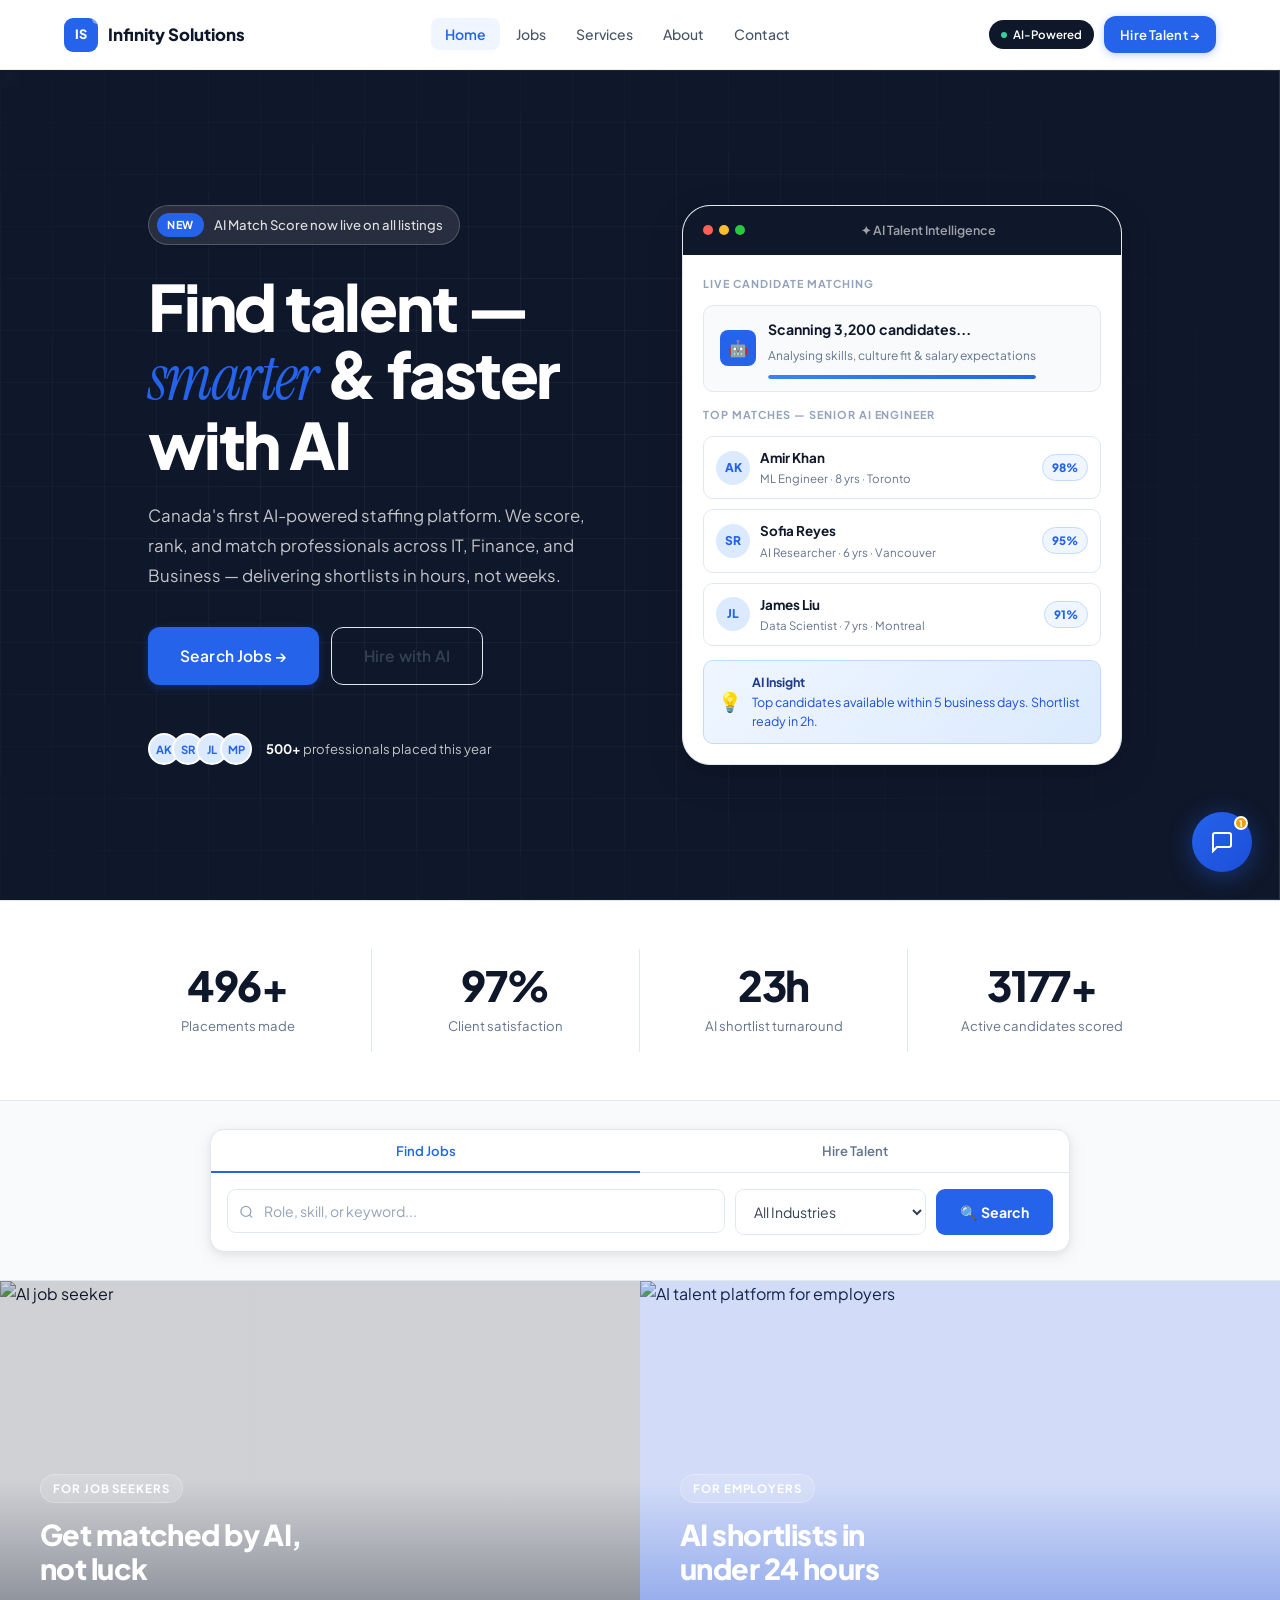
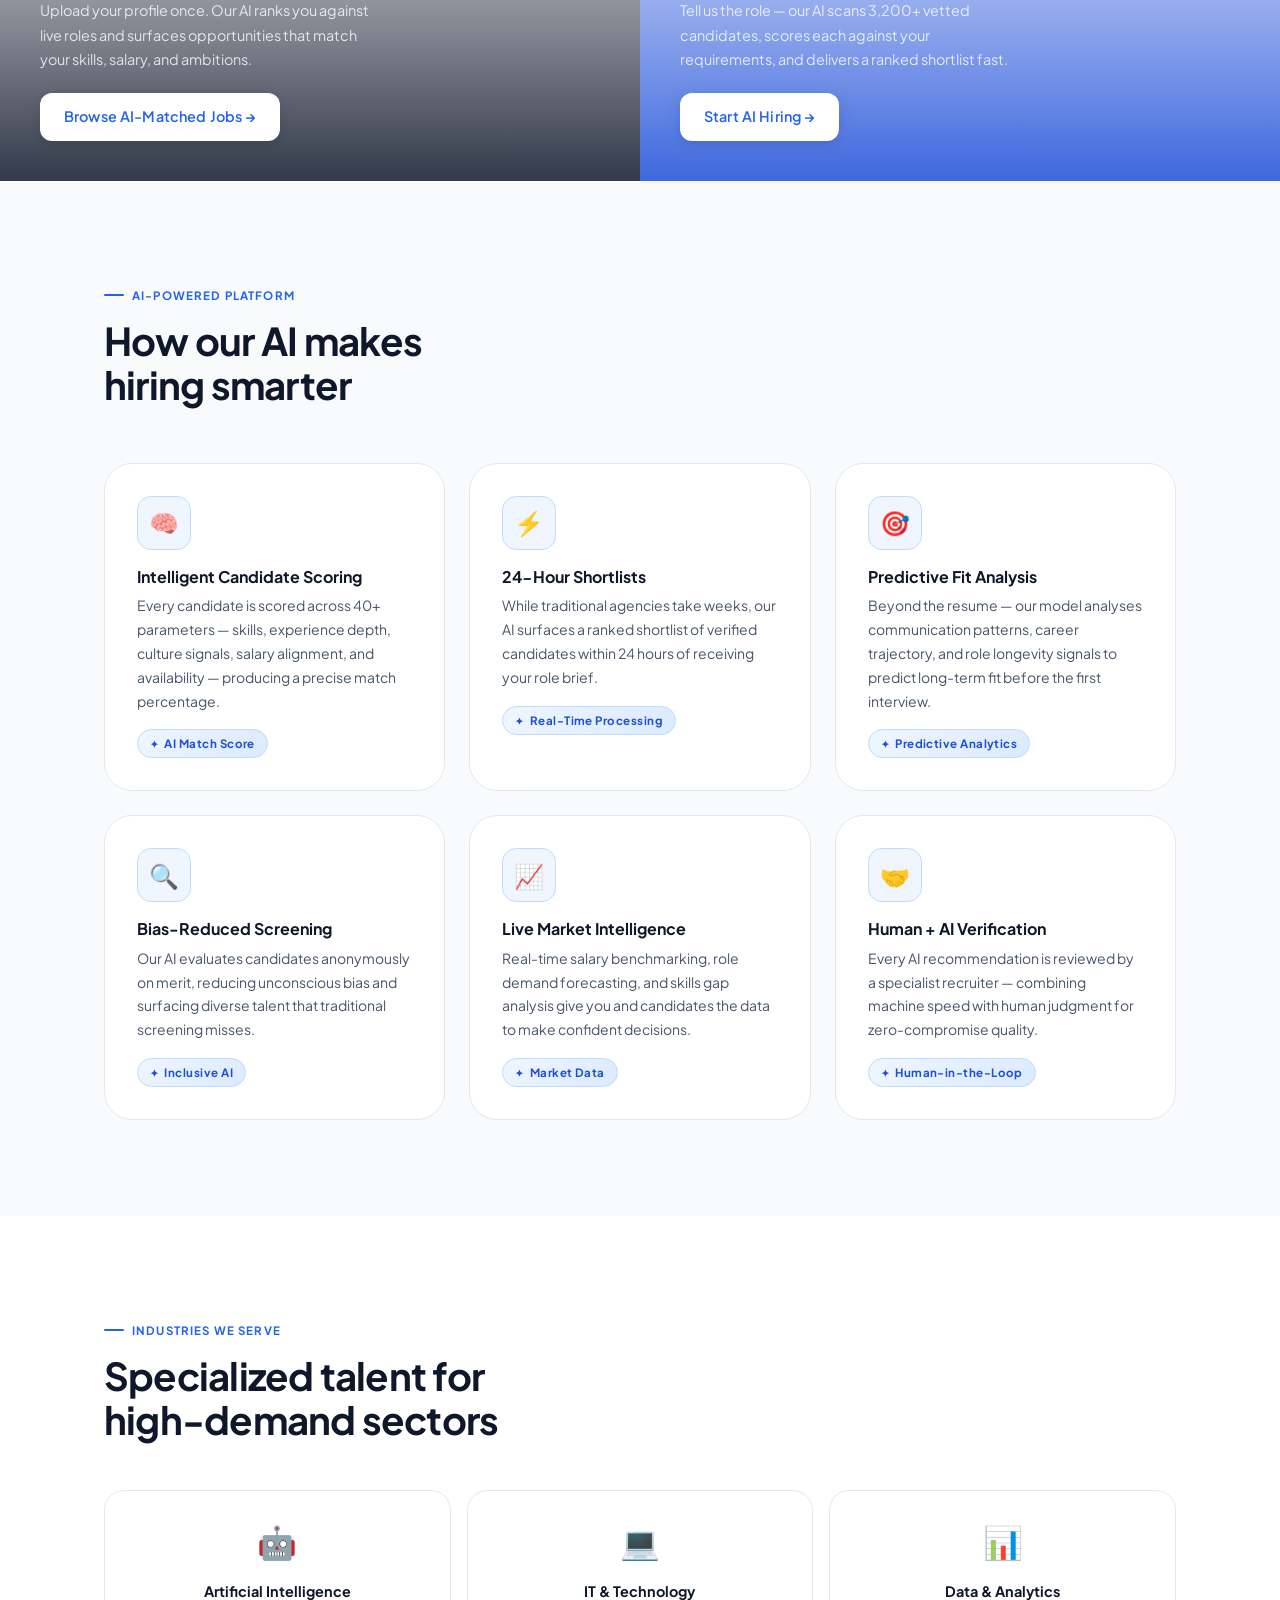
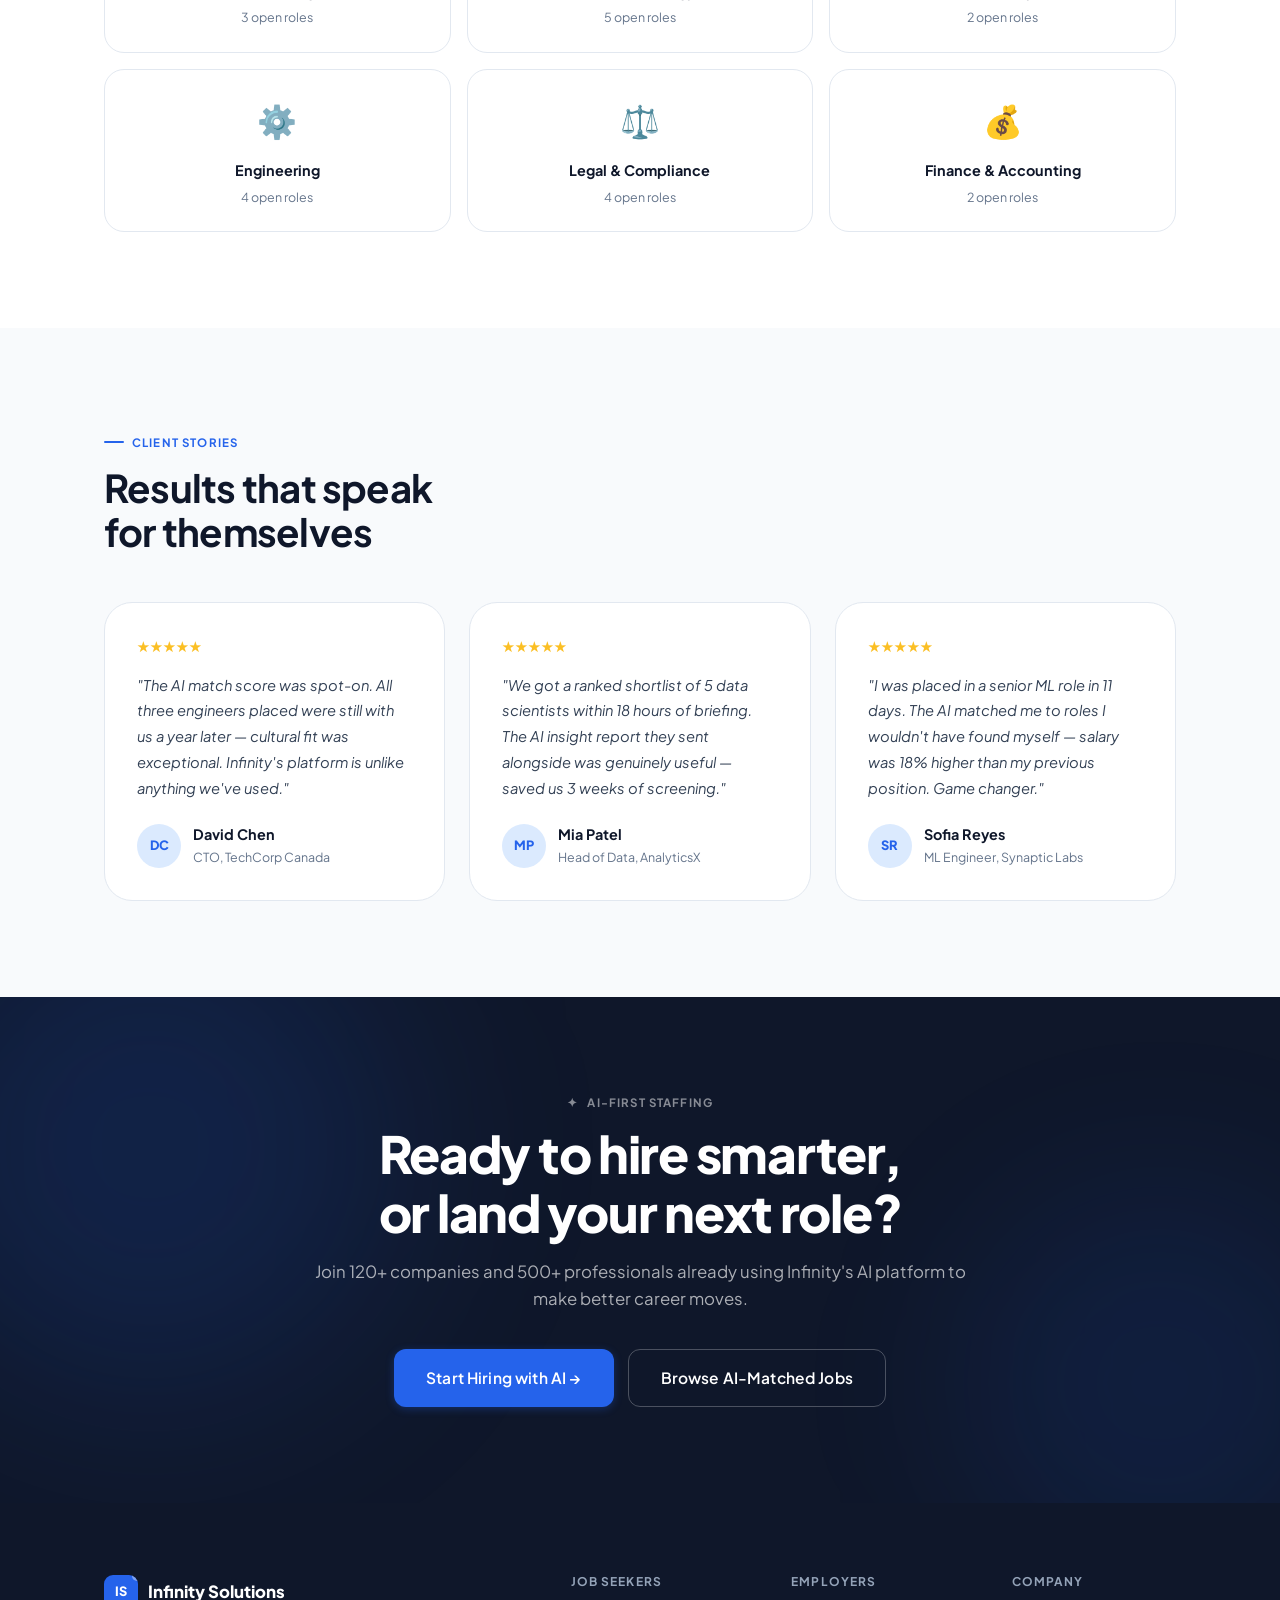
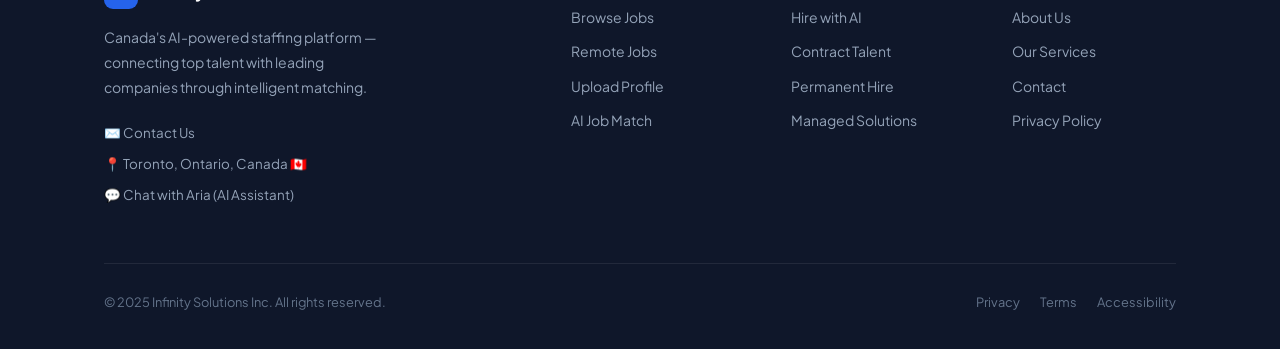
==== index.html @ a0ade65d "Initial commit with Turnstile keys and CORS configuration" ====
<!DOCTYPE html>
<html lang="en">
<head>
<meta charset="UTF-8"/>
  <!-- Security headers -->
  <meta http-equiv="X-Content-Type-Options" content="nosniff"/>
  <meta http-equiv="X-Frame-Options" content="DENY"/>
  <meta http-equiv="Referrer-Policy" content="strict-origin-when-cross-origin"/>
  <meta http-equiv="Permissions-Policy" content="camera=(), microphone=(), geolocation=()"/>
<meta name="viewport" content="width=device-width, initial-scale=1.0"/>
<title>Infinity Solutions — AI-Powered Talent Platform</title>
<meta name="description" content="Canada's AI-powered staffing platform — matching top tech, finance, and business talent with leading companies using intelligent candidate scoring."/>
<link rel="preconnect" href="https://fonts.googleapis.com"/>
<link rel="preconnect" href="https://fonts.gstatic.com" crossorigin/>
<link href="https://fonts.googleapis.com/css2?family=Plus+Jakarta+Sans:wght@300;400;500;600;700;800&family=Instrument+Serif:ital@0;1&display=swap" rel="stylesheet"/>
<link rel="stylesheet" href="css/style.css"/>
<link rel="stylesheet" href="css/chatbot.css"/>
<style>
/* ── HOME-SPECIFIC ─────────────────────────────────────────────────────── */

/* Hero */
.hero {
  margin-top: var(--nav-h);
  min-height: calc(100vh - var(--nav-h));
  display: flex; align-items: center;
  background: var(--gray-900);
  position: relative; overflow: hidden;
  padding: 80px 0;
}
.hero-photo-bg {
  position: absolute; inset: 0; z-index: 0;
}
.hero-photo-bg img {
  width: 100%; height: 100%; object-fit: cover; object-position: center 25%;
  opacity: .22;
}
.hero-bg-grid {
  position: absolute; inset: 0; z-index: 1;
  background-image:
    linear-gradient(rgba(255,255,255,.04) 1px, transparent 1px),
    linear-gradient(90deg, rgba(255,255,255,.04) 1px, transparent 1px);
  background-size: 52px 52px;
  mask-image: radial-gradient(ellipse 70% 80% at 40% 50%, black 20%, transparent 100%);
}
.hero-overlay-grad {
  position: absolute; inset: 0; z-index: 1;
  background: linear-gradient(90deg, rgba(15,23,42,.95) 35%, rgba(15,23,42,.55) 70%, rgba(15,23,42,.2) 100%);
}
.hero-content { position: relative; z-index: 2; display: grid; grid-template-columns: 1fr 1fr; gap: 64px; align-items: center; width: 100%; }
.hero-left {}
.hero-right { display: flex; justify-content: center; }

.hero-announce {
  display: inline-flex; align-items: center; gap: 10px;
  background: rgba(255,255,255,.1); border: 1px solid rgba(255,255,255,.2); backdrop-filter:blur(10px);
  border-radius: 100px; padding: 7px 16px 7px 8px;
  margin-bottom: 28px; box-shadow: var(--shadow-sm);
}
.ha-pill {
  background: var(--primary); color: #fff;
  border-radius: 100px; padding: 3px 10px;
  font-size: .68rem; font-weight: 700; letter-spacing: .05em; text-transform: uppercase;
}
.ha-text { font-size: .82rem; font-weight: 500; color: var(--gray-700); }

.hero h1 { font-size: clamp(2.8rem, 5vw, 4.2rem); font-weight: 800; letter-spacing: -.035em; line-height: 1.05; color: #fff; margin-bottom: 22px; }
.hero h1 .serif { font-family: var(--font-serif); font-style: italic; font-weight: 400; color: var(--primary); }
.hero-sub { font-size: 1.05rem; color: rgba(255,255,255,.75); max-width: 460px; line-height: 1.8; margin-bottom: 36px; }
.hero-actions { display: flex; gap: 12px; flex-wrap: wrap; margin-bottom: 48px; }

.hero-trust { display: flex; align-items: center; gap: 14px; }
.trust-avatars { display: flex; }
.trust-avatar {
  width: 32px; height: 32px; border-radius: 50%;
  border: 2px solid #fff; margin-left: -8px; overflow: hidden;
  background: var(--blue-100); display: flex; align-items: center; justify-content: center;
  font-size: .7rem; font-weight: 700; color: var(--primary);
}
.trust-avatar:first-child { margin-left: 0; }
.trust-text { font-size: .82rem; color: rgba(255,255,255,.75); }
.trust-text strong { color: #fff; }

/* AI Dashboard mockup */
.ai-dashboard {
  background: #fff; border: 1px solid var(--border);
  border-radius: var(--radius-xl); box-shadow: var(--shadow-lg);
  overflow: hidden; width: 100%; max-width: 440px;
  animation: float 5s ease-in-out infinite;
}
@keyframes float { 0%,100%{transform:translateY(0)} 50%{transform:translateY(-10px)} }
.ai-dash-header {
  background: var(--gray-900); padding: 14px 20px;
  display: flex; align-items: center; gap: 10px;
}
.ai-dash-dots { display: flex; gap: 6px; }
.ai-dash-dot { width: 10px; height: 10px; border-radius: 50%; }
.ai-dash-title { font-size: .78rem; font-weight: 600; color: rgba(255,255,255,.6); margin: 0 auto; }
.ai-dash-body { padding: 20px; }
.ai-dash-label { font-size: .68rem; font-weight: 700; letter-spacing: .09em; text-transform: uppercase; color: var(--text-light); margin-bottom: 12px; }

.ai-scanning {
  background: var(--gray-50); border: 1px solid var(--border);
  border-radius: 10px; padding: 12px 16px; margin-bottom: 14px;
  display: flex; align-items: center; gap: 12px;
}
.ai-scan-icon { width: 36px; height: 36px; border-radius: 8px; background: var(--primary); display: flex; align-items: center; justify-content: center; font-size: 1rem; flex-shrink: 0; }
.ai-scan-text strong { display: block; font-size: .88rem; font-weight: 700; color: var(--gray-900); }
.ai-scan-text span { font-size: .75rem; color: var(--text-mid); }
.ai-scan-bar { height: 4px; background: var(--gray-200); border-radius: 100px; margin-top: 8px; overflow: hidden; }
.ai-scan-fill { height: 100%; border-radius: 100px; background: linear-gradient(90deg, var(--blue-500), var(--primary)); animation: scanFill 2.5s ease-in-out infinite alternate; }
@keyframes scanFill { from{width:20%} to{width:95%} }

.ai-match-list { display: flex; flex-direction: column; gap: 10px; margin-bottom: 14px; }
.ai-match-item {
  display: flex; align-items: center; gap: 10px;
  background: #fff; border: 1px solid var(--border); border-radius: 10px; padding: 10px 12px;
}
.ai-match-av {
  width: 34px; height: 34px; border-radius: 50%;
  background: var(--blue-100); display: flex; align-items: center; justify-content: center;
  font-weight: 800; font-size: .75rem; color: var(--primary); flex-shrink: 0;
}
.ai-match-info { flex: 1; }
.ai-match-name { font-size: .84rem; font-weight: 700; color: var(--gray-900); }
.ai-match-role { font-size: .72rem; color: var(--text-mid); }
.ai-match-score {
  font-size: .72rem; font-weight: 800; color: var(--primary);
  background: var(--blue-50); border: 1px solid var(--blue-200);
  border-radius: 100px; padding: 3px 9px;
}

.ai-insight {
  background: linear-gradient(135deg, #EFF6FF, #DBEAFE);
  border: 1px solid var(--blue-200); border-radius: 10px;
  padding: 12px 14px; display: flex; align-items: center; gap: 10px;
}
.ai-insight-icon { font-size: 1.2rem; }
.ai-insight-text { font-size: .78rem; color: var(--blue-700); line-height: 1.5; }
.ai-insight-text strong { display: block; font-weight: 700; color: var(--blue-900); margin-bottom: 2px; }

/* Stats */
.stats-section { background: #fff; border-top: 1px solid var(--border); border-bottom: 1px solid var(--border); padding: 48px 0; }
.stats-grid { display: grid; grid-template-columns: repeat(4, 1fr); gap: 0; }
.stat-item { text-align: center; padding: 16px; border-right: 1px solid var(--border); }
.stat-item:last-child { border-right: none; }
.stat-num { font-size: 2.6rem; font-weight: 800; letter-spacing: -.03em; color: var(--gray-900); line-height: 1; }
.stat-label { font-size: .82rem; color: var(--text-mid); margin-top: 8px; }

/* Search hero */
.hero-search { background: #fff; border: 1.5px solid var(--gray-200); border-radius: 14px; box-shadow: var(--shadow-md); overflow: hidden; }
.hs-tabs { display: flex; border-bottom: 1px solid var(--border); }
.hs-tab { flex: 1; padding: 12px; font-size: .82rem; font-weight: 600; color: var(--text-mid); cursor: pointer; border: none; background: none; font-family: var(--font-sans); transition: all .2s; border-bottom: 2px solid transparent; margin-bottom: -1px; }
.hs-tab.active { color: var(--primary); border-bottom-color: var(--primary); }
.hs-body { padding: 16px; }
.hs-row { display: flex; gap: 10px; align-items: stretch; }
.hs-input-wrap { flex: 1; position: relative; }
.hs-input-icon { position: absolute; left: 12px; top: 50%; transform: translateY(-50%); color: var(--gray-400); pointer-events: none; }
.hs-input {
  width: 100%; border: 1.5px solid var(--border); border-radius: 9px;
  padding: 12px 12px 12px 36px; font-family: var(--font-sans); font-size: .88rem;
  color: var(--gray-900); outline: none; transition: border-color .2s;
}
.hs-input:focus { border-color: var(--primary); box-shadow: 0 0 0 3px rgba(37,99,235,.08); }
.hs-input::placeholder { color: var(--gray-400); }
.hs-select { border: 1.5px solid var(--border); border-radius: 9px; padding: 12px 14px; font-family: var(--font-sans); font-size: .88rem; color: var(--gray-700); outline: none; cursor: pointer; min-width: 160px; background: #fff; }
.hs-select:focus { border-color: var(--primary); }
.hs-submit { background: var(--primary); color: #fff; border: none; border-radius: 9px; padding: 12px 24px; font-weight: 700; font-size: .88rem; cursor: pointer; font-family: var(--font-sans); transition: background .2s; white-space: nowrap; }
.hs-submit:hover { background: var(--primary-h); }

/* AI Features */
.features-grid { display: grid; grid-template-columns: repeat(3, 1fr); gap: 24px; margin-top: 56px; }
.feature-card { background: #fff; border: 1px solid var(--border); border-radius: var(--radius-xl); padding: 32px; transition: all .25s; }
.feature-card:hover { border-color: var(--blue-200); box-shadow: var(--shadow-lg); transform: translateY(-4px); }
.feature-icon-wrap { width: 54px; height: 54px; border-radius: 14px; background: var(--blue-50); border: 1px solid var(--blue-200); display: flex; align-items: center; justify-content: center; font-size: 1.5rem; margin-bottom: 18px; }
.feature-card h3 { font-size: 1rem; font-weight: 700; color: var(--gray-900); margin-bottom: 8px; }
.feature-card p { color: var(--gray-600); font-size: .875rem; line-height: 1.7; }
.feature-card .ai-tag { margin-top: 16px; }

/* Two-path split with images */
.split-section { display: grid; grid-template-columns: 1fr 1fr; }
.split-card { position: relative; min-height: 500px; display: flex; align-items: flex-end; overflow: hidden; }
.split-img { position: absolute; inset: 0; }
.split-img img { width: 100%; height: 100%; object-fit: cover; }
.split-overlay { position: absolute; inset: 0; }
.split-content { position: relative; z-index: 2; padding: 40px; }
.split-eyebrow { display: inline-block; background: rgba(255,255,255,.15); backdrop-filter: blur(10px); border: 1px solid rgba(255,255,255,.25); color: #fff; font-size: .72rem; font-weight: 700; letter-spacing: .08em; text-transform: uppercase; padding: 4px 12px; border-radius: 100px; margin-bottom: 14px; }
.split-content h2 { font-size: 1.8rem; font-weight: 800; color: #fff; line-height: 1.2; margin-bottom: 12px; letter-spacing: -.02em; }
.split-content p { color: rgba(255,255,255,.8); font-size: .9rem; margin-bottom: 22px; max-width: 340px; line-height: 1.7; }

/* Sectors */
.sectors-grid { display: grid; grid-template-columns: repeat(3, 1fr); gap: 16px; margin-top: 48px; }
.sector-card { background: #fff; border: 1.5px solid var(--border); border-radius: var(--radius-lg); padding: 24px; text-align: center; transition: all .25s; cursor: pointer; }
.sector-card:hover { border-color: var(--primary); box-shadow: 0 8px 24px rgba(37,99,235,.1); transform: translateY(-3px); }
.sector-emoji { font-size: 2rem; margin-bottom: 12px; display: block; }
.sector-name { font-size: .9rem; font-weight: 700; color: var(--gray-900); margin-bottom: 4px; }
.sector-count { font-size: .78rem; color: var(--text-mid); }

/* Testimonials */
.tcard { background: #fff; border: 1px solid var(--border); border-radius: var(--radius-xl); padding: 32px; transition: all .25s; }
.tcard:hover { box-shadow: var(--shadow-lg); transform: translateY(-4px); }
.tcard-stars { color: #FBBF24; font-size: .9rem; margin-bottom: 14px; }
.tcard p { color: var(--gray-700); font-size: .92rem; line-height: 1.75; margin-bottom: 22px; font-style: italic; }
.tcard-author { display: flex; align-items: center; gap: 12px; }
.tcard-av { width: 44px; height: 44px; border-radius: 50%; overflow: hidden; flex-shrink: 0; background: var(--blue-100); display: flex; align-items: center; justify-content: center; font-weight: 800; color: var(--primary); font-size: .8rem; }
.tcard-av img { width: 100%; height: 100%; object-fit: cover; }
.tcard-name { font-weight: 700; font-size: .9rem; color: var(--gray-900); }
.tcard-role { font-size: .78rem; color: var(--text-mid); }

/* CTA */
.cta-section { background: var(--gray-900); position: relative; overflow: hidden; padding: 96px 0; text-align: center; }
.cta-bg { position: absolute; inset: 0; background: url('https://images.unsplash.com/photo-1677442135703-1787eea5ce01?w=1400&q=60&auto=format&fit=crop') center/cover no-repeat; opacity: .06; }
.cta-glow1 { position: absolute; width: 500px; height: 500px; border-radius: 50%; background: rgba(37,99,235,.15); filter: blur(100px); top: -100px; left: -100px; }
.cta-glow2 { position: absolute; width: 400px; height: 400px; border-radius: 50%; background: rgba(37,99,235,.1); filter: blur(80px); bottom: -80px; right: -80px; }
.cta-content { position: relative; z-index: 2; max-width: 680px; margin: 0 auto; }
.cta-content h2 { font-size: clamp(2rem, 4vw, 3.2rem); font-weight: 800; color: #fff; margin-bottom: 16px; letter-spacing: -.025em; }
.cta-content p { color: rgba(255,255,255,.65); font-size: 1.05rem; margin-bottom: 36px; }
.cta-actions { display: flex; gap: 14px; justify-content: center; flex-wrap: wrap; }

/* Hot job badge */
.jc-hot-badge {
  position: absolute; top: 20px; right: 20px;
  background: linear-gradient(135deg, #FEF3C7, #FDE68A);
  border: 1px solid #F59E0B; color: #92400E;
  border-radius: 100px; padding: 3px 10px; font-size: .7rem; font-weight: 700;
}

@media (max-width: 1024px) {
  .hero-content { grid-template-columns: 1fr; }
  .hero-right { display: none; }
  .features-grid { grid-template-columns: 1fr 1fr; }
  .sectors-grid { grid-template-columns: 1fr 1fr; }
  .split-section { grid-template-columns: 1fr; }
  .stats-grid { grid-template-columns: 1fr 1fr; }
  .stat-item { border-right: none; border-bottom: 1px solid var(--border); }
  .stat-item:nth-child(2n) { border-right: none; }
}
@media (max-width: 768px) {
  .features-grid, .sectors-grid { grid-template-columns: 1fr; }
  .hero h1 { font-size: 2.4rem; }
}
</style>
</head>
<body>

<!-- ═══ NAVBAR ═══════════════════════════════════════════════════════════ -->
<nav class="navbar" id="navbar">
  <a href="index.html" class="nav-logo">
    <div class="nav-logo-mark">IS</div>
    Infinity Solutions
  </a>
  <div class="nav-center">
    <ul class="nav-links">
      <li><a href="index.html" class="active">Home</a></li>
      <li><a href="jobs.html">Jobs</a></li>
      <li><a href="services-ai.html">Services</a></li>
      <li><a href="about-ai.html">About</a></li>
      <li><a href="contact-ai.html">Contact</a></li>
    </ul>
  </div>
  <div class="nav-right">
    <div class="nav-ai-badge"><span class="nav-ai-dot"></span> AI-Powered</div>
    <a href="contact-ai.html" class="btn btn-primary btn-sm">Hire Talent →</a>
    <button class="burger" id="burger" aria-label="Menu" aria-expanded="false">
      <span></span><span></span><span></span>
    </button>
  </div>
</nav>
<div class="mobile-drawer" id="drawer">
  <a href="index.html">Home</a><a href="jobs.html">Jobs</a>
  <a href="services-ai.html">Services</a><a href="jobs.html">Careers</a><a href="about-ai.html">About</a>
  <a href="contact-ai.html">Contact</a>
</div>

<!-- ═══ HERO ═════════════════════════════════════════════════════════════ -->
<section class="hero">
  <div class="hero-photo-bg"><img src="https://images.unsplash.com/photo-1521737711867-e3b97375f902?w=1600&q=70&auto=format&fit=crop" alt=""/></div>
  <div class="hero-overlay-grad"></div>
  <div class="hero-bg-grid"></div>
  <div class="container">
    <div class="hero-content">
      <div class="hero-left" data-animate data-delay="0">
        <div class="hero-announce">
          <span class="ha-pill">New</span>
          <span class="ha-text" style="color:rgba(255,255,255,.85)">AI Match Score now live on all listings</span>
        </div>
        <h1>
          Find talent —<br/>
          <span class="serif">smarter</span> &amp; faster<br/>
          with AI
        </h1>
        <p class="hero-sub">
          Canada's first AI-powered staffing platform. We score, rank, and match professionals across IT, Finance, and Business — delivering shortlists in hours, not weeks.
        </p>
        <div class="hero-actions">
          <a href="jobs.html" class="btn btn-primary btn-lg">Search Jobs →</a>
          <a href="contact-ai.html" class="btn btn-ghost btn-lg">Hire with AI</a>
        </div>
        <div class="hero-trust">
          <div class="trust-avatars">
            <div class="trust-avatar">AK</div>
            <div class="trust-avatar">SR</div>
            <div class="trust-avatar">JL</div>
            <div class="trust-avatar">MP</div>
          </div>
          <span class="trust-text"><strong>500+</strong> professionals placed this year</span>
        </div>
      </div>

      <div class="hero-right" data-animate data-delay="150">
        <div class="ai-dashboard">
          <div class="ai-dash-header">
            <div class="ai-dash-dots">
              <div class="ai-dash-dot" style="background:#FF5F57"></div>
              <div class="ai-dash-dot" style="background:#FFBD2E"></div>
              <div class="ai-dash-dot" style="background:#28C840"></div>
            </div>
            <div class="ai-dash-title">✦ AI Talent Intelligence</div>
          </div>
          <div class="ai-dash-body">
            <div class="ai-dash-label">Live Candidate Matching</div>
            <div class="ai-scanning">
              <div class="ai-scan-icon">🤖</div>
              <div class="ai-scan-text">
                <strong>Scanning 3,200 candidates...</strong>
                <span>Analysing skills, culture fit &amp; salary expectations</span>
                <div class="ai-scan-bar"><div class="ai-scan-fill"></div></div>
              </div>
            </div>
            <div class="ai-dash-label">Top Matches — Senior AI Engineer</div>
            <div class="ai-match-list">
              <div class="ai-match-item">
                <div class="ai-match-av">AK</div>
                <div class="ai-match-info">
                  <div class="ai-match-name">Amir Khan</div>
                  <div class="ai-match-role">ML Engineer · 8 yrs · Toronto</div>
                </div>
                <div class="ai-match-score">98%</div>
              </div>
              <div class="ai-match-item">
                <div class="ai-match-av">SR</div>
                <div class="ai-match-info">
                  <div class="ai-match-name">Sofia Reyes</div>
                  <div class="ai-match-role">AI Researcher · 6 yrs · Vancouver</div>
                </div>
                <div class="ai-match-score">95%</div>
              </div>
              <div class="ai-match-item">
                <div class="ai-match-av">JL</div>
                <div class="ai-match-info">
                  <div class="ai-match-name">James Liu</div>
                  <div class="ai-match-role">Data Scientist · 7 yrs · Montreal</div>
                </div>
                <div class="ai-match-score">91%</div>
              </div>
            </div>
            <div class="ai-insight">
              <div class="ai-insight-icon">💡</div>
              <div class="ai-insight-text">
                <strong>AI Insight</strong>
                Top candidates available within 5 business days. Shortlist ready in 2h.
              </div>
            </div>
          </div>
        </div>
      </div>
    </div>
  </div>
</section>

<!-- ═══ STATS ═════════════════════════════════════════════════════════════ -->
<div class="stats-section">
  <div class="container">
    <div class="stats-grid">
      <div class="stat-item"><div class="stat-num" data-count="500" data-suffix="+">500+</div><div class="stat-label">Placements made</div></div>
      <div class="stat-item"><div class="stat-num" data-count="98" data-suffix="%">98%</div><div class="stat-label">Client satisfaction</div></div>
      <div class="stat-item"><div class="stat-num" data-count="24" data-suffix="h">24h</div><div class="stat-label">AI shortlist turnaround</div></div>
      <div class="stat-item"><div class="stat-num" data-count="3200" data-suffix="+">3,200+</div><div class="stat-label">Active candidates scored</div></div>
    </div>
  </div>
</div>

<!-- ═══ SEARCH BAR ════════════════════════════════════════════════════════ -->
<div style="background:var(--gray-50);border-bottom:1px solid var(--border);padding:28px 0;">
  <div class="container">
    <div class="hero-search" style="max-width:860px;margin:0 auto">
      <div class="hs-tabs">
        <button class="hs-tab active stab" data-tab="jobs">Find Jobs</button>
        <button class="hs-tab stab" data-tab="talent">Hire Talent</button>
      </div>
      <div class="hs-body">
        <form class="hs-row" action="jobs.html" method="get">
          <div class="hs-input-wrap">
            <svg class="hs-input-icon" width="15" height="15" fill="none" viewBox="0 0 24 24" stroke="currentColor" stroke-width="2"><circle cx="11" cy="11" r="8"/><path d="m21 21-4.35-4.35"/></svg>
            <input class="hs-input" name="search" placeholder="Role, skill, or keyword..."/>
          </div>
          <select class="hs-select" name="sector">
            <option value="">All Industries</option>
            <option>Artificial Intelligence</option>
            <option>Technology</option>
            <option>Data &amp; Analytics</option>
            <option>Finance &amp; Accounting</option>
          </select>
          <button class="hs-submit" type="submit">🔍 Search</button>
        </form>
      </div>
    </div>
  </div>
</div>

<!-- ═══ TWO-PATH ══════════════════════════════════════════════════════════ -->
<div class="split-section">
  <div class="split-card">
    <div class="split-img">
      <img src="https://images.unsplash.com/photo-1573496359142-b8d87734a5a2?w=800&q=80&auto=format&fit=crop" alt="AI job seeker"/>
    </div>
    <div class="split-overlay" style="background:linear-gradient(0deg,rgba(15,23,42,.85) 0%,rgba(15,23,42,.2) 60%)"></div>
    <div class="split-content">
      <span class="split-eyebrow">For Job Seekers</span>
      <h2>Get matched by AI,<br/>not luck</h2>
      <p>Upload your profile once. Our AI ranks you against live roles and surfaces opportunities that match your skills, salary, and ambitions.</p>
      <a href="jobs.html" class="btn btn-white">Browse AI-Matched Jobs →</a>
    </div>
  </div>
  <div class="split-card">
    <div class="split-img">
      <img src="https://images.unsplash.com/photo-1600880292089-90a7e086ee0c?w=800&q=80&auto=format&fit=crop" alt="AI talent platform for employers"/>
    </div>
    <div class="split-overlay" style="background:linear-gradient(0deg,rgba(29,78,216,.85) 0%,rgba(29,78,216,.2) 60%)"></div>
    <div class="split-content">
      <span class="split-eyebrow">For Employers</span>
      <h2>AI shortlists in<br/>under 24 hours</h2>
      <p>Tell us the role — our AI scans 3,200+ vetted candidates, scores each against your requirements, and delivers a ranked shortlist fast.</p>
      <a href="contact-ai.html" class="btn btn-white">Start AI Hiring →</a>
    </div>
  </div>
</div>

<!-- ═══ AI FEATURES ════════════════════════════════════════════════════════ -->
<section class="section" style="background:var(--gray-50)">
  <div class="container">
    <div class="eyebrow">AI-Powered Platform</div>
    <h2 class="display-md">How our AI makes<br/>hiring smarter</h2>
    <div class="features-grid">
      <div class="feature-card" data-animate data-delay="0">
        <div class="feature-icon-wrap">🧠</div>
        <h3>Intelligent Candidate Scoring</h3>
        <p>Every candidate is scored across 40+ parameters — skills, experience depth, culture signals, salary alignment, and availability — producing a precise match percentage.</p>
        <span class="ai-tag">AI Match Score</span>
      </div>
      <div class="feature-card" data-animate data-delay="100">
        <div class="feature-icon-wrap">⚡</div>
        <h3>24-Hour Shortlists</h3>
        <p>While traditional agencies take weeks, our AI surfaces a ranked shortlist of verified candidates within 24 hours of receiving your role brief.</p>
        <span class="ai-tag">Real-Time Processing</span>
      </div>
      <div class="feature-card" data-animate data-delay="200">
        <div class="feature-icon-wrap">🎯</div>
        <h3>Predictive Fit Analysis</h3>
        <p>Beyond the resume — our model analyses communication patterns, career trajectory, and role longevity signals to predict long-term fit before the first interview.</p>
        <span class="ai-tag">Predictive Analytics</span>
      </div>
      <div class="feature-card" data-animate data-delay="0">
        <div class="feature-icon-wrap">🔍</div>
        <h3>Bias-Reduced Screening</h3>
        <p>Our AI evaluates candidates anonymously on merit, reducing unconscious bias and surfacing diverse talent that traditional screening misses.</p>
        <span class="ai-tag">Inclusive AI</span>
      </div>
      <div class="feature-card" data-animate data-delay="100">
        <div class="feature-icon-wrap">📈</div>
        <h3>Live Market Intelligence</h3>
        <p>Real-time salary benchmarking, role demand forecasting, and skills gap analysis give you and candidates the data to make confident decisions.</p>
        <span class="ai-tag">Market Data</span>
      </div>
      <div class="feature-card" data-animate data-delay="200">
        <div class="feature-icon-wrap">🤝</div>
        <h3>Human + AI Verification</h3>
        <p>Every AI recommendation is reviewed by a specialist recruiter — combining machine speed with human judgment for zero-compromise quality.</p>
        <span class="ai-tag">Human-in-the-Loop</span>
      </div>
    </div>
  </div>
</section>

<!-- ═══ SECTORS ════════════════════════════════════════════════════════════ -->
<section class="section">
  <div class="container">
    <div class="eyebrow">Industries We Serve</div>
    <h2 class="display-md">Specialized talent for<br/>high-demand sectors</h2>
    <div class="sectors-grid" style="grid-template-columns:repeat(3,1fr)">
      <a href="jobs.html?sector=Artificial+Intelligence" class="sector-card">
        <span class="sector-emoji">🤖</span>
        <div class="sector-name">Artificial Intelligence</div>
        <div class="sector-count">3 open roles</div>
      </a>
      <a href="jobs.html?sector=Technology" class="sector-card">
        <span class="sector-emoji">💻</span>
        <div class="sector-name">IT &amp; Technology</div>
        <div class="sector-count">5 open roles</div>
      </a>
      <a href="jobs.html?sector=Data+%26+Analytics" class="sector-card">
        <span class="sector-emoji">📊</span>
        <div class="sector-name">Data &amp; Analytics</div>
        <div class="sector-count">2 open roles</div>
      </a>
      <a href="jobs.html?sector=Engineering" class="sector-card">
        <span class="sector-emoji">⚙️</span>
        <div class="sector-name">Engineering</div>
        <div class="sector-count">4 open roles</div>
      </a>
      <a href="jobs.html?sector=Legal+%26+Compliance" class="sector-card">
        <span class="sector-emoji">⚖️</span>
        <div class="sector-name">Legal &amp; Compliance</div>
        <div class="sector-count">4 open roles</div>
      </a>
      <a href="jobs.html?sector=Finance+%26+Accounting" class="sector-card">
        <span class="sector-emoji">💰</span>
        <div class="sector-name">Finance &amp; Accounting</div>
        <div class="sector-count">2 open roles</div>
      </a>
    </div>
  </div>
</section>

<!-- ═══ TESTIMONIALS ══════════════════════════════════════════════════════ -->
<section class="section" style="background:var(--gray-50)">
  <div class="container">
    <div class="eyebrow">Client Stories</div>
    <h2 class="display-md">Results that speak<br/>for themselves</h2>
    <div style="display:grid;grid-template-columns:repeat(3,1fr);gap:24px;margin-top:48px">
      <div class="tcard" data-animate>
        <div class="tcard-stars">★★★★★</div>
        <p>"The AI match score was spot-on. All three engineers placed were still with us a year later — cultural fit was exceptional. Infinity's platform is unlike anything we've used."</p>
        <div class="tcard-author">
          <div class="tcard-av">DC</div>
          <div><div class="tcard-name">David Chen</div><div class="tcard-role">CTO, TechCorp Canada</div></div>
        </div>
      </div>
      <div class="tcard" data-animate data-delay="100">
        <div class="tcard-stars">★★★★★</div>
        <p>"We got a ranked shortlist of 5 data scientists within 18 hours of briefing. The AI insight report they sent alongside was genuinely useful — saved us 3 weeks of screening."</p>
        <div class="tcard-author">
          <div class="tcard-av">MP</div>
          <div><div class="tcard-name">Mia Patel</div><div class="tcard-role">Head of Data, AnalyticsX</div></div>
        </div>
      </div>
      <div class="tcard" data-animate data-delay="200">
        <div class="tcard-stars">★★★★★</div>
        <p>"I was placed in a senior ML role in 11 days. The AI matched me to roles I wouldn't have found myself — salary was 18% higher than my previous position. Game changer."</p>
        <div class="tcard-author">
          <div class="tcard-av">SR</div>
          <div><div class="tcard-name">Sofia Reyes</div><div class="tcard-role">ML Engineer, Synaptic Labs</div></div>
        </div>
      </div>
    </div>
  </div>
</section>

<!-- ═══ CTA ═══════════════════════════════════════════════════════════════ -->
<section class="cta-section">
  <div class="cta-bg"></div>
  <div class="cta-glow1"></div>
  <div class="cta-glow2"></div>
  <div class="container">
    <div class="cta-content">
      <div style="font-size:.72rem;font-weight:700;letter-spacing:.1em;text-transform:uppercase;color:rgba(255,255,255,.5);margin-bottom:12px">✦ &nbsp; AI-First Staffing</div>
      <h2>Ready to hire smarter,<br/>or land your next role?</h2>
      <p>Join 120+ companies and 500+ professionals already using Infinity's AI platform to make better career moves.</p>
      <div class="cta-actions">
        <a href="contact-ai.html" class="btn btn-primary btn-lg">Start Hiring with AI →</a>
        <a href="jobs.html" class="btn btn-ghost btn-lg" style="color:#fff;border-color:rgba(255,255,255,.25)">Browse AI-Matched Jobs</a>
      </div>
    </div>
  </div>
</section>

<!-- ═══ FOOTER ════════════════════════════════════════════════════════════ -->
<footer class="footer">
  <div class="container">
    <div class="footer-grid">
      <div>
        <div class="nav-logo" style="color:#fff">
          <div class="nav-logo-mark">IS</div>
          Infinity Solutions
        </div>
        <p class="footer-brand" style="color:var(--gray-400);font-size:.875rem;line-height:1.8;margin-top:16px;max-width:280px">
          Canada's AI-powered staffing platform — connecting top talent with leading companies through intelligent matching.
        </p>
        <div class="footer-contact">
          <a href="contact-ai.html">✉️ Contact Us</a>
          <span>📍 Toronto, Ontario, Canada 🇨🇦</span>
          <a href="contact-ai.html">💬 Chat with Aria (AI Assistant)</a>
        </div>
      </div>
      <div class="footer-col">
        <h5>Job Seekers</h5>
        <a href="jobs.html">Browse Jobs</a>
        <a href="jobs.html?remote=true">Remote Jobs</a>
        <a href="contact-ai.html">Upload Profile</a>
        <a href="jobs.html">AI Job Match</a>
      </div>
      <div class="footer-col">
        <h5>Employers</h5>
        <a href="contact-ai.html">Hire with AI</a>
        <a href="services-ai.html">Contract Talent</a>
        <a href="services-ai.html">Permanent Hire</a>
        <a href="services-ai.html">Managed Solutions</a>
      </div>
      <div class="footer-col">
        <h5>Company</h5>
        <a href="about-ai.html">About Us</a>
        <a href="services-ai.html">Our Services</a>
        <a href="contact-ai.html">Contact</a>
        <a href="#">Privacy Policy</a>
      </div>
    </div>
    <div class="footer-bottom">
      <p>© 2025 Infinity Solutions Inc. All rights reserved.</p>
      <div style="display:flex;gap:20px">
        <a href="#">Privacy</a><a href="#">Terms</a><a href="#">Accessibility</a>
      </div>
    </div>
  </div>
</footer>

<script src="js/main.js" type="module"></script>
<script>
// Fallback inline init for non-module browsers
document.addEventListener('DOMContentLoaded', () => {
  // Navbar
  const nav = document.getElementById('navbar');
  window.addEventListener('scroll', () => nav.classList.toggle('scrolled', scrollY > 20), {passive:true});
  // Burger
  const burger = document.getElementById('burger'), drawer = document.getElementById('drawer');
  burger.addEventListener('click', () => drawer.classList.toggle('open'));
  drawer.querySelectorAll('a').forEach(a => a.addEventListener('click', () => drawer.classList.remove('open')));
  // Tabs
  document.querySelectorAll('.stab').forEach(t => t.addEventListener('click', () => {
    document.querySelectorAll('.stab').forEach(x => x.classList.remove('active'));
    t.classList.add('active');
  }));
  // Counter
  const counters = document.querySelectorAll('[data-count]');
  const obs = new IntersectionObserver(entries => {
    entries.forEach(e => {
      if (!e.isIntersecting) return;
      const el = e.target, target = parseInt(el.dataset.count), suffix = el.dataset.suffix || '';
      const start = performance.now();
      const tick = (now) => {
        const p = Math.min((now - start) / 1800, 1);
        const ease = 1 - Math.pow(1 - p, 3);
        const val = Math.floor(ease * target);
        el.textContent = (val >= 1000 ? val.toLocaleString() : val) + suffix;
        if (p < 1) requestAnimationFrame(tick);
      };
      requestAnimationFrame(tick);
      obs.unobserve(el);
    });
  }, { threshold: .5 });
  counters.forEach(c => obs.observe(c));
});
</script>
<script src="js/chatbot.js"></script>
</body>
</html>
---- css/style.css ----
/* ═══════════════════════════════════════════════════════════════════════════
   INFINITY STAFFING — AI-ERA DESIGN SYSTEM
   White + Blue theme. React-ready: CSS variables match Tailwind extension map.
   ═══════════════════════════════════════════════════════════════════════════ */

@import url('https://fonts.googleapis.com/css2?family=Plus+Jakarta+Sans:wght@300;400;500;600;700;800&family=Instrument+Serif:ital@0;1&display=swap');

/* ── TOKENS ─────────────────────────────────────────────────────────────── */
:root {
  /* Blue scale */
  --blue-50:  #EFF6FF;
  --blue-100: #DBEAFE;
  --blue-200: #BFDBFE;
  --blue-500: #3B82F6;
  --blue-600: #2563EB;
  --blue-700: #1D4ED8;
  --blue-900: #1E3A8A;

  /* Neutrals */
  --white:    #FFFFFF;
  --gray-50:  #F8FAFC;
  --gray-100: #F1F5F9;
  --gray-200: #E2E8F0;
  --gray-300: #CBD5E1;
  --gray-400: #94A3B8;
  --gray-500: #64748B;
  --gray-600: #475569;
  --gray-700: #334155;
  --gray-900: #0F172A;

  /* Semantic */
  --primary:    var(--blue-600);
  --primary-h:  var(--blue-700);
  --primary-bg: var(--blue-50);
  --text:       var(--gray-900);
  --text-mid:   var(--gray-500);
  --text-light: var(--gray-400);
  --border:     var(--gray-200);
  --surface:    var(--gray-50);

  /* Typography */
  --font-sans:  'Plus Jakarta Sans', sans-serif;
  --font-serif: 'Instrument Serif', serif;

  /* Shadows */
  --shadow-sm:  0 1px 3px rgba(0,0,0,.06), 0 1px 2px rgba(0,0,0,.04);
  --shadow-md:  0 4px 16px rgba(0,0,0,.08), 0 2px 6px rgba(0,0,0,.04);
  --shadow-lg:  0 12px 40px rgba(0,0,0,.1), 0 4px 12px rgba(0,0,0,.05);
  --shadow-blue:0 8px 32px rgba(37,99,235,.2);

  /* Spacing */
  --nav-h: 70px;
  --radius: 12px;
  --radius-lg: 20px;
  --radius-xl: 28px;
}

/* ── RESET ──────────────────────────────────────────────────────────────── */
*, *::before, *::after { box-sizing: border-box; margin: 0; padding: 0; }
html { scroll-behavior: smooth; -webkit-font-smoothing: antialiased; }
body {
  font-family: var(--font-sans);
  background: var(--white);
  color: var(--text);
  font-size: 16px;
  line-height: 1.65;
  overflow-x: hidden;
}
h1,h2,h3,h4,h5 { font-family: var(--font-sans); font-weight: 700; line-height: 1.15; }
a { text-decoration: none; color: inherit; }
img { display: block; max-width: 100%; }
button { font-family: var(--font-sans); cursor: pointer; }

/* Scrollbar */
::-webkit-scrollbar { width: 5px; }
::-webkit-scrollbar-track { background: var(--gray-100); }
::-webkit-scrollbar-thumb { background: var(--gray-300); border-radius: 3px; }

/* ── LAYOUT ─────────────────────────────────────────────────────────────── */
.container { max-width: 1200px; margin: 0 auto; padding: 0 5%; }
.section { padding: 96px 0; }
.section-sm { padding: 64px 0; }

/* ── TYPOGRAPHY ─────────────────────────────────────────────────────────── */
.eyebrow {
  display: inline-flex; align-items: center; gap: 8px;
  font-size: .72rem; font-weight: 700; letter-spacing: .1em;
  text-transform: uppercase; color: var(--primary); margin-bottom: 14px;
}
.eyebrow::before {
  content: ''; display: block; width: 20px; height: 2px;
  background: var(--primary); border-radius: 2px;
}
.display-xl {
  font-size: clamp(3rem, 6vw, 5rem);
  font-weight: 800; letter-spacing: -.03em; line-height: 1.05;
}
.display-lg {
  font-size: clamp(2.2rem, 4vw, 3.4rem);
  font-weight: 800; letter-spacing: -.025em; line-height: 1.1;
}
.display-md {
  font-size: clamp(1.7rem, 3vw, 2.4rem);
  font-weight: 700; letter-spacing: -.02em;
}
.italic-accent { font-family: var(--font-serif); font-style: italic; font-weight: 400; }
.text-blue { color: var(--primary); }
.text-mid { color: var(--text-mid); }
.body-lg { font-size: 1.1rem; line-height: 1.75; color: var(--gray-600); }

/* ── BUTTONS ────────────────────────────────────────────────────────────── */
.btn {
  display: inline-flex; align-items: center; gap: 8px;
  font-weight: 600; font-size: .9rem; font-family: var(--font-sans);
  border: none; border-radius: var(--radius); padding: 12px 24px;
  cursor: pointer; transition: all .2s; letter-spacing: .01em;
  white-space: nowrap;
}
.btn-primary {
  background: var(--primary); color: #fff;
  box-shadow: 0 2px 8px rgba(37,99,235,.3);
}
.btn-primary:hover {
  background: var(--primary-h);
  transform: translateY(-1px);
  box-shadow: var(--shadow-blue);
}
.btn-secondary {
  background: var(--blue-50); color: var(--primary);
  border: 1.5px solid var(--blue-200);
}
.btn-secondary:hover { background: var(--blue-100); border-color: var(--blue-300); }
.btn-ghost {
  background: transparent; color: var(--gray-700);
  border: 1.5px solid var(--gray-200);
}
.btn-ghost:hover { background: var(--gray-100); border-color: var(--gray-300); }
.btn-white {
  background: #fff; color: var(--primary);
  box-shadow: var(--shadow-md);
}
.btn-white:hover { transform: translateY(-1px); box-shadow: var(--shadow-lg); }
.btn-lg { padding: 15px 32px; font-size: .97rem; }
.btn-sm { padding: 8px 16px; font-size: .82rem; }
.btn-icon { width: 40px; height: 40px; padding: 0; justify-content: center; }

/* ── NAVBAR ─────────────────────────────────────────────────────────────── */
.navbar {
  position: fixed; top: 0; left: 0; right: 0; z-index: 300;
  height: var(--nav-h);
  background: rgba(255,255,255,.9);
  backdrop-filter: blur(20px) saturate(180%);
  border-bottom: 1px solid rgba(0,0,0,.06);
  display: flex; align-items: center;
  padding: 0 5%; gap: 24px;
  transition: box-shadow .3s;
}
.navbar.scrolled { box-shadow: 0 2px 20px rgba(0,0,0,.08); }
.nav-logo {
  display: flex; align-items: center; gap: 10px;
  font-size: 1.05rem; font-weight: 800; color: var(--gray-900); flex-shrink: 0;
}
.nav-logo-mark {
  width: 34px; height: 34px; border-radius: 9px;
  background: var(--primary);
  display: flex; align-items: center; justify-content: center;
  font-size: .8rem; font-weight: 900; color: #fff;
  position: relative; overflow: hidden;
}
.nav-logo-mark::after {
  content: '';
  position: absolute; top: -4px; right: -4px;
  width: 10px; height: 10px; border-radius: 50%;
  background: rgba(255,255,255,.4);
}
.nav-center { flex: 1; display: flex; justify-content: center; }
.nav-links { display: flex; gap: 2px; list-style: none; }
.nav-links a {
  font-size: .875rem; font-weight: 500; color: var(--gray-600);
  padding: 7px 14px; border-radius: 8px; transition: all .15s;
}
.nav-links a:hover { color: var(--primary); background: var(--blue-50); }
.nav-links a.active { color: var(--primary); background: var(--blue-50); font-weight: 600; }
.nav-right { display: flex; align-items: center; gap: 10px; flex-shrink: 0; }
.nav-ai-badge {
  display: flex; align-items: center; gap: 6px;
  background: var(--gray-900); color: #fff;
  border-radius: 100px; padding: 5px 12px; font-size: .72rem; font-weight: 600;
}
.nav-ai-dot { width: 6px; height: 6px; border-radius: 50%; background: #34D399; animation: pulse-ai 2s infinite; }
@keyframes pulse-ai { 0%,100%{opacity:1;transform:scale(1)} 50%{opacity:.6;transform:scale(.85)} }

.burger { display: none; background: none; border: none; padding: 4px; flex-direction: column; gap: 5px; }
.burger span { display: block; width: 22px; height: 2px; background: var(--gray-700); border-radius: 2px; transition: .3s; }
.mobile-drawer {
  display: none; position: fixed; top: var(--nav-h); left: 0; right: 0; z-index: 299;
  background: #fff; border-bottom: 1px solid var(--border);
  padding: 16px 5% 28px; flex-direction: column; gap: 0;
  box-shadow: var(--shadow-lg);
}
.mobile-drawer.open { display: flex; }
.mobile-drawer a {
  display: block; padding: 13px 0; color: var(--gray-600); font-weight: 500;
  border-bottom: 1px solid var(--border); font-size: .95rem;
}
.mobile-drawer a:hover { color: var(--primary); }

/* ── CARDS ──────────────────────────────────────────────────────────────── */
.card {
  background: #fff; border: 1px solid var(--border);
  border-radius: var(--radius-lg);
  box-shadow: var(--shadow-sm);
  transition: transform .25s, box-shadow .25s, border-color .25s;
}
.card:hover {
  transform: translateY(-4px);
  box-shadow: var(--shadow-lg);
  border-color: var(--blue-200);
}

/* ── AI BADGE / TAG ─────────────────────────────────────────────────────── */
.ai-tag {
  display: inline-flex; align-items: center; gap: 6px;
  background: linear-gradient(135deg, #EFF6FF, #DBEAFE);
  border: 1px solid var(--blue-200);
  border-radius: 100px; padding: 4px 12px;
  font-size: .72rem; font-weight: 700; color: var(--blue-700);
  letter-spacing: .04em;
}
.ai-tag::before { content: '✦'; font-size: .65rem; }

/* ── SECTOR BADGE ───────────────────────────────────────────────────────── */
.sector-badge {
  display: inline-flex; align-items: center; gap: 6px;
  border-radius: 100px; padding: 4px 12px;
  font-size: .72rem; font-weight: 700; border: 1.5px solid;
}

/* ── JOB CARD ───────────────────────────────────────────────────────────── */
.job-card {
  background: #fff; border: 1.5px solid var(--gray-200);
  border-radius: var(--radius-xl); padding: 28px;
  transition: all .25s; position: relative; overflow: hidden;
}
.job-card::before {
  content: ''; position: absolute; top: 0; left: 0; right: 0; height: 3px;
  background: linear-gradient(90deg, var(--blue-500), var(--blue-700));
  transform: scaleX(0); transform-origin: left; transition: transform .3s;
}
.job-card:hover { border-color: var(--blue-300); box-shadow: 0 8px 32px rgba(37,99,235,.12); transform: translateY(-3px); }
.job-card:hover::before { transform: scaleX(1); }
.jc-header { display: flex; align-items: flex-start; gap: 14px; margin-bottom: 14px; }
.jc-logo {
  width: 52px; height: 52px; border-radius: 12px;
  background: var(--gray-100); border: 1px solid var(--border);
  display: flex; align-items: center; justify-content: center;
  font-size: 1.4rem; flex-shrink: 0;
}
.jc-meta-top { flex: 1; }
.jc-title { font-size: 1.05rem; font-weight: 700; color: var(--gray-900); margin-bottom: 3px; }
.jc-company { font-size: .84rem; color: var(--text-mid); }
.jc-match {
  background: linear-gradient(135deg, #EFF6FF, #DBEAFE);
  border: 1px solid var(--blue-200); border-radius: 8px;
  padding: 6px 10px; text-align: center; flex-shrink: 0;
}
.jc-match-pct { font-size: 1rem; font-weight: 800; color: var(--primary); display: block; line-height: 1; }
.jc-match-label { font-size: .62rem; color: var(--blue-700); font-weight: 600; letter-spacing: .04em; }
.jc-desc { color: var(--gray-600); font-size: .875rem; line-height: 1.65; margin-bottom: 14px; }
.jc-tags { display: flex; flex-wrap: wrap; gap: 8px; margin-bottom: 16px; }
.jc-tag {
  background: var(--gray-100); color: var(--gray-700);
  border-radius: 6px; padding: 4px 10px; font-size: .78rem; font-weight: 500;
}
.jc-info { display: flex; flex-wrap: wrap; gap: 14px; margin-bottom: 18px; padding-bottom: 16px; border-bottom: 1px solid var(--gray-100); }
.jc-info-item { display: flex; align-items: center; gap: 5px; font-size: .82rem; color: var(--text-mid); }
.jc-info-item svg { flex-shrink: 0; }
.jc-remote { color: var(--primary); font-weight: 600; }
.jc-footer { display: flex; align-items: center; justify-content: space-between; gap: 12px; flex-wrap: wrap; }
.jc-posted { font-size: .78rem; color: var(--text-light); }
.jc-actions { display: flex; align-items: center; gap: 8px; }

/* Share popover */
.share-popover {
  position: relative;
}
.share-btn {
  width: 36px; height: 36px; border-radius: 8px;
  background: var(--gray-100); border: 1px solid var(--border);
  display: flex; align-items: center; justify-content: center;
  cursor: pointer; transition: all .2s;
  color: var(--gray-500);
}
.share-btn:hover { background: var(--blue-50); color: var(--primary); border-color: var(--blue-200); }
.share-menu {
  display: none; position: absolute; bottom: calc(100% + 8px); right: 0;
  background: #fff; border: 1px solid var(--border); border-radius: 12px;
  padding: 8px; box-shadow: var(--shadow-lg); z-index: 50; min-width: 180px;
}
.share-menu.open { display: block; animation: popIn .15s ease; }
@keyframes popIn { from{opacity:0;transform:translateY(6px)} to{opacity:1;transform:translateY(0)} }
.share-menu-title { font-size: .7rem; font-weight: 700; color: var(--text-light); letter-spacing: .06em; text-transform: uppercase; padding: 4px 8px 8px; }
.share-link {
  display: flex; align-items: center; gap: 10px;
  padding: 9px 10px; border-radius: 8px; font-size: .85rem; font-weight: 500;
  cursor: pointer; transition: background .15s; border: none; background: none;
  width: 100%; text-align: left; text-decoration: none; color: var(--gray-700);
}
.share-link:hover { background: var(--gray-100); color: var(--gray-900); }
.share-icon { width: 30px; height: 30px; border-radius: 7px; display: flex; align-items: center; justify-content: center; font-size: .9rem; flex-shrink: 0; }
.share-whatsapp { background: #dcfce7; }
.share-linkedin { background: #dbeafe; }
.share-facebook { background: #ede9fe; }
.share-copy { background: var(--gray-100); }

/* ── FILTERS ────────────────────────────────────────────────────────────── */
.filter-pill {
  display: inline-flex; align-items: center; gap: 6px;
  background: #fff; border: 1.5px solid var(--gray-200);
  border-radius: 100px; padding: 8px 18px;
  font-size: .83rem; font-weight: 500; color: var(--gray-600);
  cursor: pointer; transition: all .2s;
}
.filter-pill:hover { border-color: var(--blue-300); color: var(--primary); background: var(--blue-50); }
.filter-pill.active { background: var(--primary); border-color: var(--primary); color: #fff; }

/* ── SEARCH INPUT ───────────────────────────────────────────────────────── */
.search-box {
  display: flex; align-items: center;
  background: #fff; border: 2px solid var(--gray-200);
  border-radius: 14px; overflow: hidden;
  transition: border-color .2s, box-shadow .2s;
  box-shadow: var(--shadow-sm);
}
.search-box:focus-within {
  border-color: var(--primary);
  box-shadow: 0 0 0 4px rgba(37,99,235,.08);
}
.search-box input, .search-box select {
  border: none; outline: none; background: transparent;
  font-family: var(--font-sans); font-size: .9rem; color: var(--gray-900);
  padding: 14px 18px; flex: 1;
}
.search-box select { border-left: 1.5px solid var(--gray-200); min-width: 160px; cursor: pointer; }
.search-box select option { background: #fff; }
.search-box input::placeholder { color: var(--gray-400); }
.search-box-submit {
  background: var(--primary); color: #fff; border: none;
  padding: 0 26px; height: 100%; font-weight: 600; font-size: .88rem;
  cursor: pointer; transition: background .2s; display: flex; align-items: center; gap: 7px;
  font-family: var(--font-sans); white-space: nowrap;
}
.search-box-submit:hover { background: var(--primary-h); }

/* ── STAT BLOCK ─────────────────────────────────────────────────────────── */
.stat-block { text-align: center; }
.stat-block-num {
  font-size: 2.6rem; font-weight: 800; letter-spacing: -.03em;
  color: var(--gray-900); line-height: 1;
}
.stat-block-label { font-size: .82rem; color: var(--text-mid); margin-top: 6px; font-weight: 500; }

/* ── GLOW EFFECTS ───────────────────────────────────────────────────────── */
.blue-glow {
  position: absolute; border-radius: 50%; filter: blur(80px); pointer-events: none;
  background: rgba(37,99,235,.08);
}

/* ── ANIMATIONS ─────────────────────────────────────────────────────────── */
@keyframes fadeUp { from{opacity:0;transform:translateY(20px)} to{opacity:1;transform:translateY(0)} }
@keyframes slideIn { from{opacity:0;transform:translateX(-20px)} to{opacity:1;transform:translateX(0)} }
@keyframes float { 0%,100%{transform:translateY(0)} 50%{transform:translateY(-8px)} }
@keyframes spinSlow { to{transform:rotate(360deg)} }

.animate-fade-up { animation: fadeUp .6s ease both; }
.animate-delay-1 { animation-delay: .1s; }
.animate-delay-2 { animation-delay: .2s; }
.animate-delay-3 { animation-delay: .3s; }
.animate-delay-4 { animation-delay: .4s; }

/* ── FOOTER ─────────────────────────────────────────────────────────────── */
.footer { background: var(--gray-900); color: #fff; padding: 72px 0 36px; }
.footer-grid { display: grid; grid-template-columns: 2.5fr 1fr 1fr 1fr; gap: 56px; margin-bottom: 56px; }
.footer-brand p { color: var(--gray-400); font-size: .875rem; line-height: 1.8; margin-top: 16px; max-width: 280px; }
.footer-contact { margin-top: 22px; display: flex; flex-direction: column; gap: 9px; }
.footer-contact span, .footer-contact a { color: var(--gray-400); font-size: .84rem; display: flex; align-items: center; gap: 8px; }
.footer-contact a:hover { color: var(--blue-400, #60A5FA); }
.footer-col h5 { font-size: .75rem; font-weight: 700; letter-spacing: .09em; text-transform: uppercase; color: var(--gray-400); margin-bottom: 18px; }
.footer-col a { display: block; color: var(--gray-400); font-size: .875rem; margin-bottom: 11px; transition: color .2s; }
.footer-col a:hover { color: #fff; }
.footer-bottom { border-top: 1px solid rgba(255,255,255,.08); padding-top: 28px; display: flex; justify-content: space-between; align-items: center; flex-wrap: wrap; gap: 12px; }
.footer-bottom p, .footer-bottom a { color: var(--gray-500); font-size: .8rem; }
.footer-bottom a:hover { color: var(--gray-300); }

/* ── RESPONSIVE ─────────────────────────────────────────────────────────── */
@media (max-width: 1024px) {
  .footer-grid { grid-template-columns: 1fr 1fr; }
}
@media (max-width: 768px) {
  .nav-center, .nav-right .btn, .nav-ai-badge { display: none; }
  .burger { display: flex; }
  .section { padding: 64px 0; }
  .footer-grid { grid-template-columns: 1fr; }
}
---- css/chatbot.css ----
/* ═══════════════════════════════════════════════════════
   AI CHATBOT — Infinity Solutions
   ═══════════════════════════════════════════════════════ */

/* Launcher button */
.chat-launcher {
  position: fixed; bottom: 28px; right: 28px; z-index: 9000;
  width: 60px; height: 60px; border-radius: 50%;
  background: linear-gradient(135deg, #2563EB, #1D4ED8);
  border: none; cursor: pointer;
  box-shadow: 0 4px 24px rgba(37,99,235,.45), 0 2px 8px rgba(0,0,0,.15);
  display: flex; align-items: center; justify-content: center;
  transition: transform .25s, box-shadow .25s;
  animation: launcherPop .4s cubic-bezier(.34,1.56,.64,1) both;
}
@keyframes launcherPop { from{opacity:0;transform:scale(.5)} to{opacity:1;transform:scale(1)} }
.chat-launcher:hover { transform: scale(1.08); box-shadow: 0 8px 32px rgba(37,99,235,.55); }
.chat-launcher svg { transition: opacity .2s, transform .2s; }
.chat-launcher .icon-chat { position: absolute; }
.chat-launcher .icon-close { position: absolute; opacity: 0; transform: rotate(-90deg); }
.chat-launcher.open .icon-chat { opacity: 0; transform: rotate(90deg); }
.chat-launcher.open .icon-close { opacity: 1; transform: rotate(0deg); }

/* Unread dot */
.chat-launcher-dot {
  position: absolute; top: 4px; right: 4px;
  width: 14px; height: 14px; border-radius: 50%;
  background: #F59E0B; border: 2px solid #fff;
  font-size: .55rem; font-weight: 800; color: #fff;
  display: flex; align-items: center; justify-content: center;
  animation: pulse-dot 2s ease-in-out infinite;
}
@keyframes pulse-dot { 0%,100%{transform:scale(1)} 50%{transform:scale(1.2)} }

/* Chat window */
.chat-window {
  position: fixed; bottom: 100px; right: 28px; z-index: 8999;
  width: 380px; height: 560px;
  background: #fff; border-radius: 20px;
  box-shadow: 0 24px 80px rgba(0,0,0,.18), 0 4px 16px rgba(0,0,0,.08);
  display: flex; flex-direction: column; overflow: hidden;
  transform: scale(.92) translateY(16px); opacity: 0; pointer-events: none;
  transition: transform .3s cubic-bezier(.34,1.2,.64,1), opacity .25s ease;
  transform-origin: bottom right;
}
.chat-window.open {
  transform: scale(1) translateY(0); opacity: 1; pointer-events: all;
}

/* Header */
.chat-header {
  background: linear-gradient(135deg, #1E3A8A, #2563EB);
  padding: 18px 20px; display: flex; align-items: center; gap: 12px; flex-shrink: 0;
}
.chat-header-av {
  width: 40px; height: 40px; border-radius: 50%;
  background: rgba(255,255,255,.15); border: 2px solid rgba(255,255,255,.3);
  display: flex; align-items: center; justify-content: center; font-size: 1.2rem; flex-shrink: 0;
}
.chat-header-info { flex: 1; }
.chat-header-name { font-size: .92rem; font-weight: 700; color: #fff; font-family: 'Plus Jakarta Sans',sans-serif; }
.chat-header-status { display: flex; align-items: center; gap: 5px; font-size: .72rem; color: rgba(255,255,255,.75); margin-top: 2px; }
.chat-status-dot { width: 6px; height: 6px; border-radius: 50%; background: #34D399; flex-shrink: 0; animation: pulse-dot 2s infinite; }
.chat-header-badge { background: rgba(255,255,255,.15); border: 1px solid rgba(255,255,255,.2); border-radius: 100px; padding: 3px 10px; font-size: .65rem; font-weight: 700; color: rgba(255,255,255,.9); letter-spacing: .05em; }

/* Messages */
.chat-messages {
  flex: 1; overflow-y: auto; padding: 16px; display: flex; flex-direction: column; gap: 12px;
  background: #F8FAFC;
}
.chat-messages::-webkit-scrollbar { width: 4px; }
.chat-messages::-webkit-scrollbar-thumb { background: #CBD5E1; border-radius: 2px; }

/* Message bubble */
.msg { display: flex; gap: 8px; align-items: flex-end; animation: msgIn .25s ease both; }
@keyframes msgIn { from{opacity:0;transform:translateY(8px)} to{opacity:1;transform:translateY(0)} }
.msg.user { flex-direction: row-reverse; }
.msg-av { width: 28px; height: 28px; border-radius: 50%; background: #DBEAFE; display: flex; align-items: center; justify-content: center; font-size: .8rem; flex-shrink: 0; }
.msg-bubble {
  max-width: 78%; padding: 10px 14px; border-radius: 16px; font-size: .875rem;
  line-height: 1.55; font-family: 'Plus Jakarta Sans',sans-serif;
}
.msg.bot .msg-bubble { background: #fff; color: #1E293B; border-radius: 4px 16px 16px 16px; box-shadow: 0 1px 4px rgba(0,0,0,.08); border: 1px solid #E2E8F0; }
.msg.user .msg-bubble { background: linear-gradient(135deg, #2563EB, #1D4ED8); color: #fff; border-radius: 16px 4px 16px 16px; }
.msg-time { font-size: .65rem; color: #94A3B8; margin-top: 3px; text-align: center; }

/* Typing indicator */
.typing-indicator { display: flex; align-items: center; gap: 4px; padding: 10px 14px; background: #fff; border-radius: 4px 16px 16px 16px; box-shadow: 0 1px 4px rgba(0,0,0,.08); border: 1px solid #E2E8F0; width: fit-content; }
.typing-dot { width: 7px; height: 7px; border-radius: 50%; background: #94A3B8; animation: typingBounce 1.2s ease-in-out infinite; }
.typing-dot:nth-child(2) { animation-delay: .2s; }
.typing-dot:nth-child(3) { animation-delay: .4s; }
@keyframes typingBounce { 0%,60%,100%{transform:translateY(0)} 30%{transform:translateY(-6px)} }

/* Quick replies */
.quick-replies { display: flex; flex-wrap: wrap; gap: 7px; padding: 4px 0 4px; }
.qr-btn {
  background: #fff; border: 1.5px solid #BFDBFE; color: #1D4ED8; border-radius: 100px;
  padding: 6px 14px; font-size: .78rem; font-weight: 600; cursor: pointer;
  font-family: 'Plus Jakarta Sans',sans-serif; transition: all .15s;
}
.qr-btn:hover { background: #EFF6FF; border-color: #93C5FD; }

/* Input area */
.chat-input-area { padding: 12px 14px; border-top: 1px solid #E2E8F0; background: #fff; display: flex; gap: 8px; align-items: flex-end; flex-shrink: 0; }
.chat-input {
  flex: 1; border: 1.5px solid #E2E8F0; border-radius: 12px;
  padding: 10px 14px; font-family: 'Plus Jakarta Sans',sans-serif; font-size: .875rem;
  color: #1E293B; outline: none; resize: none; min-height: 40px; max-height: 100px;
  transition: border-color .2s; background: #F8FAFC; line-height: 1.45;
}
.chat-input:focus { border-color: #3B82F6; background: #fff; }
.chat-input::placeholder { color: #94A3B8; }
.chat-send {
  width: 38px; height: 38px; border-radius: 10px; border: none; flex-shrink: 0;
  background: linear-gradient(135deg, #2563EB, #1D4ED8); color: #fff; cursor: pointer;
  display: flex; align-items: center; justify-content: center; transition: all .2s;
}
.chat-send:hover { transform: scale(1.08); box-shadow: 0 4px 12px rgba(37,99,235,.4); }
.chat-send:disabled { background: #E2E8F0; cursor: not-allowed; transform: none; box-shadow: none; }

/* Powered by */
.chat-powered { text-align: center; padding: 6px; font-size: .65rem; color: #94A3B8; background: #fff; border-top: 1px solid #F1F5F9; }

@media (max-width: 440px) {
  .chat-window { width: calc(100vw - 32px); right: 16px; height: 70vh; }
  .chat-launcher { right: 16px; bottom: 16px; }
}
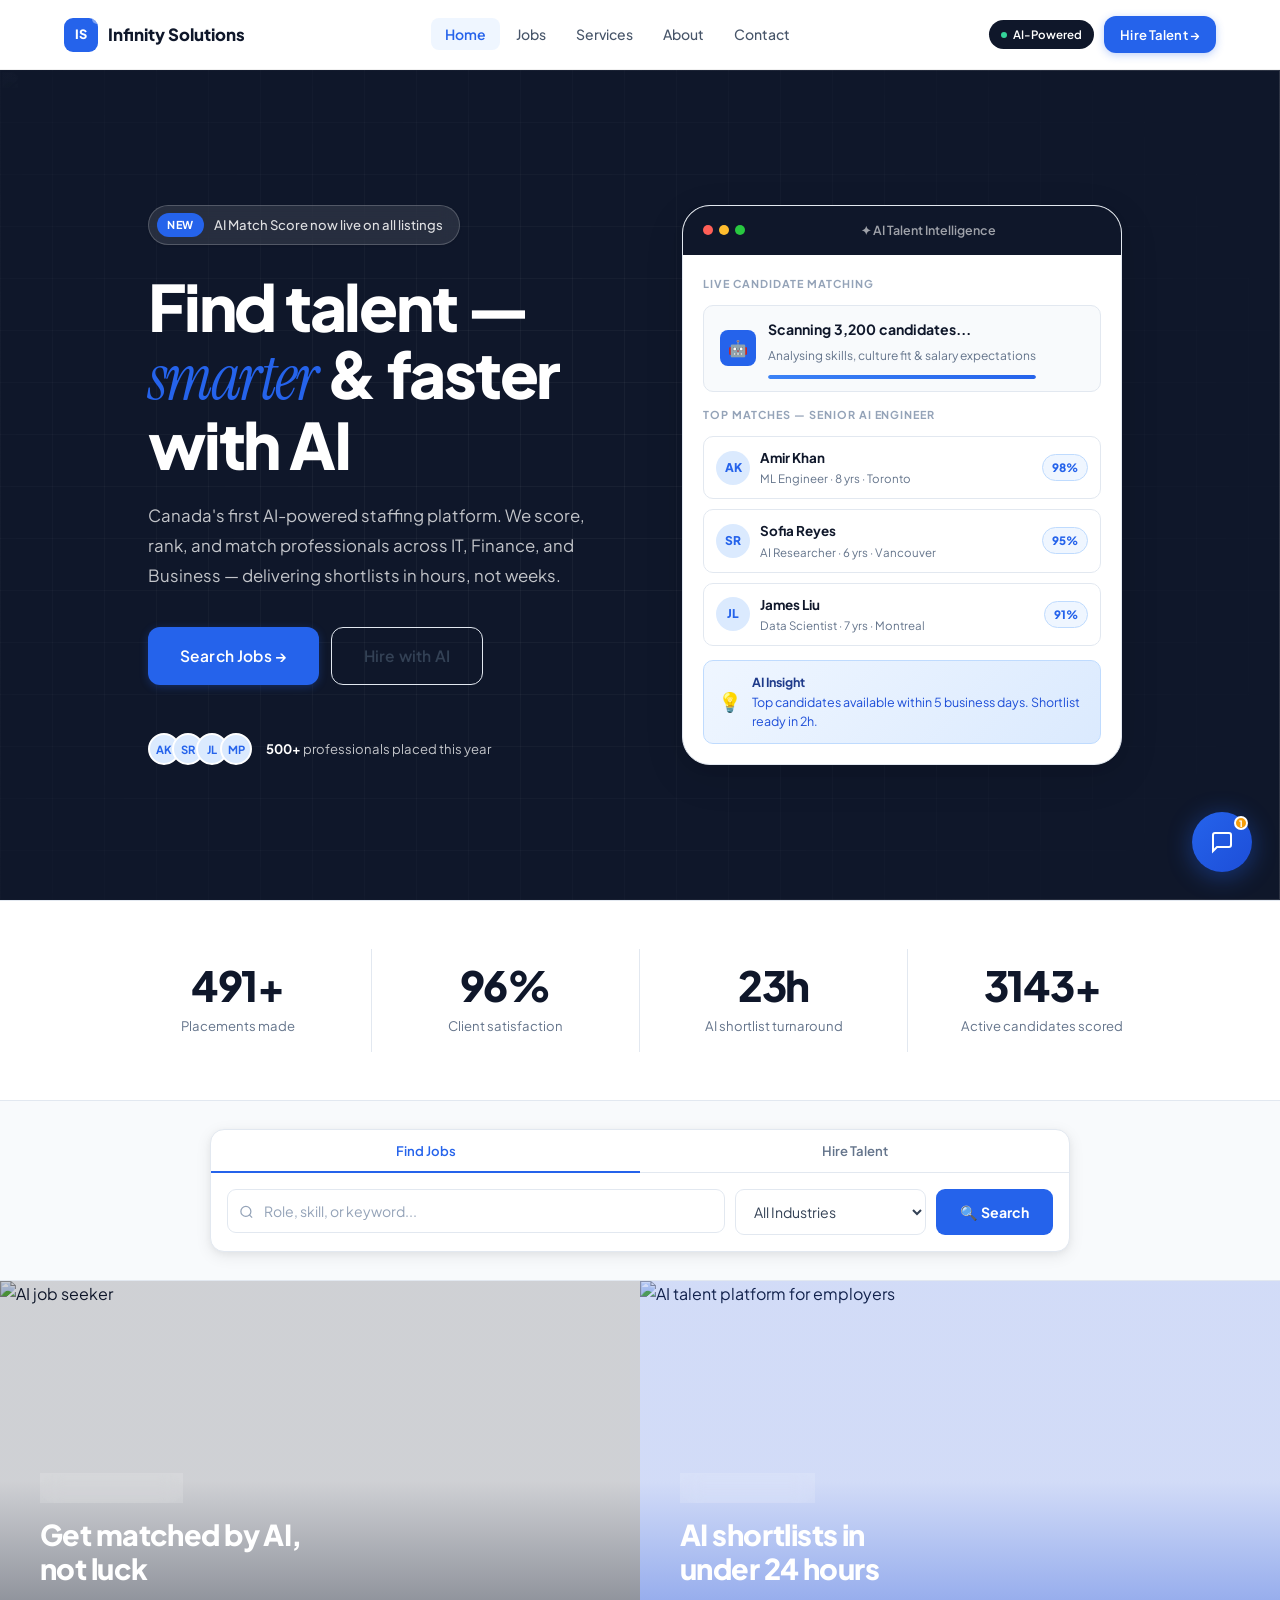
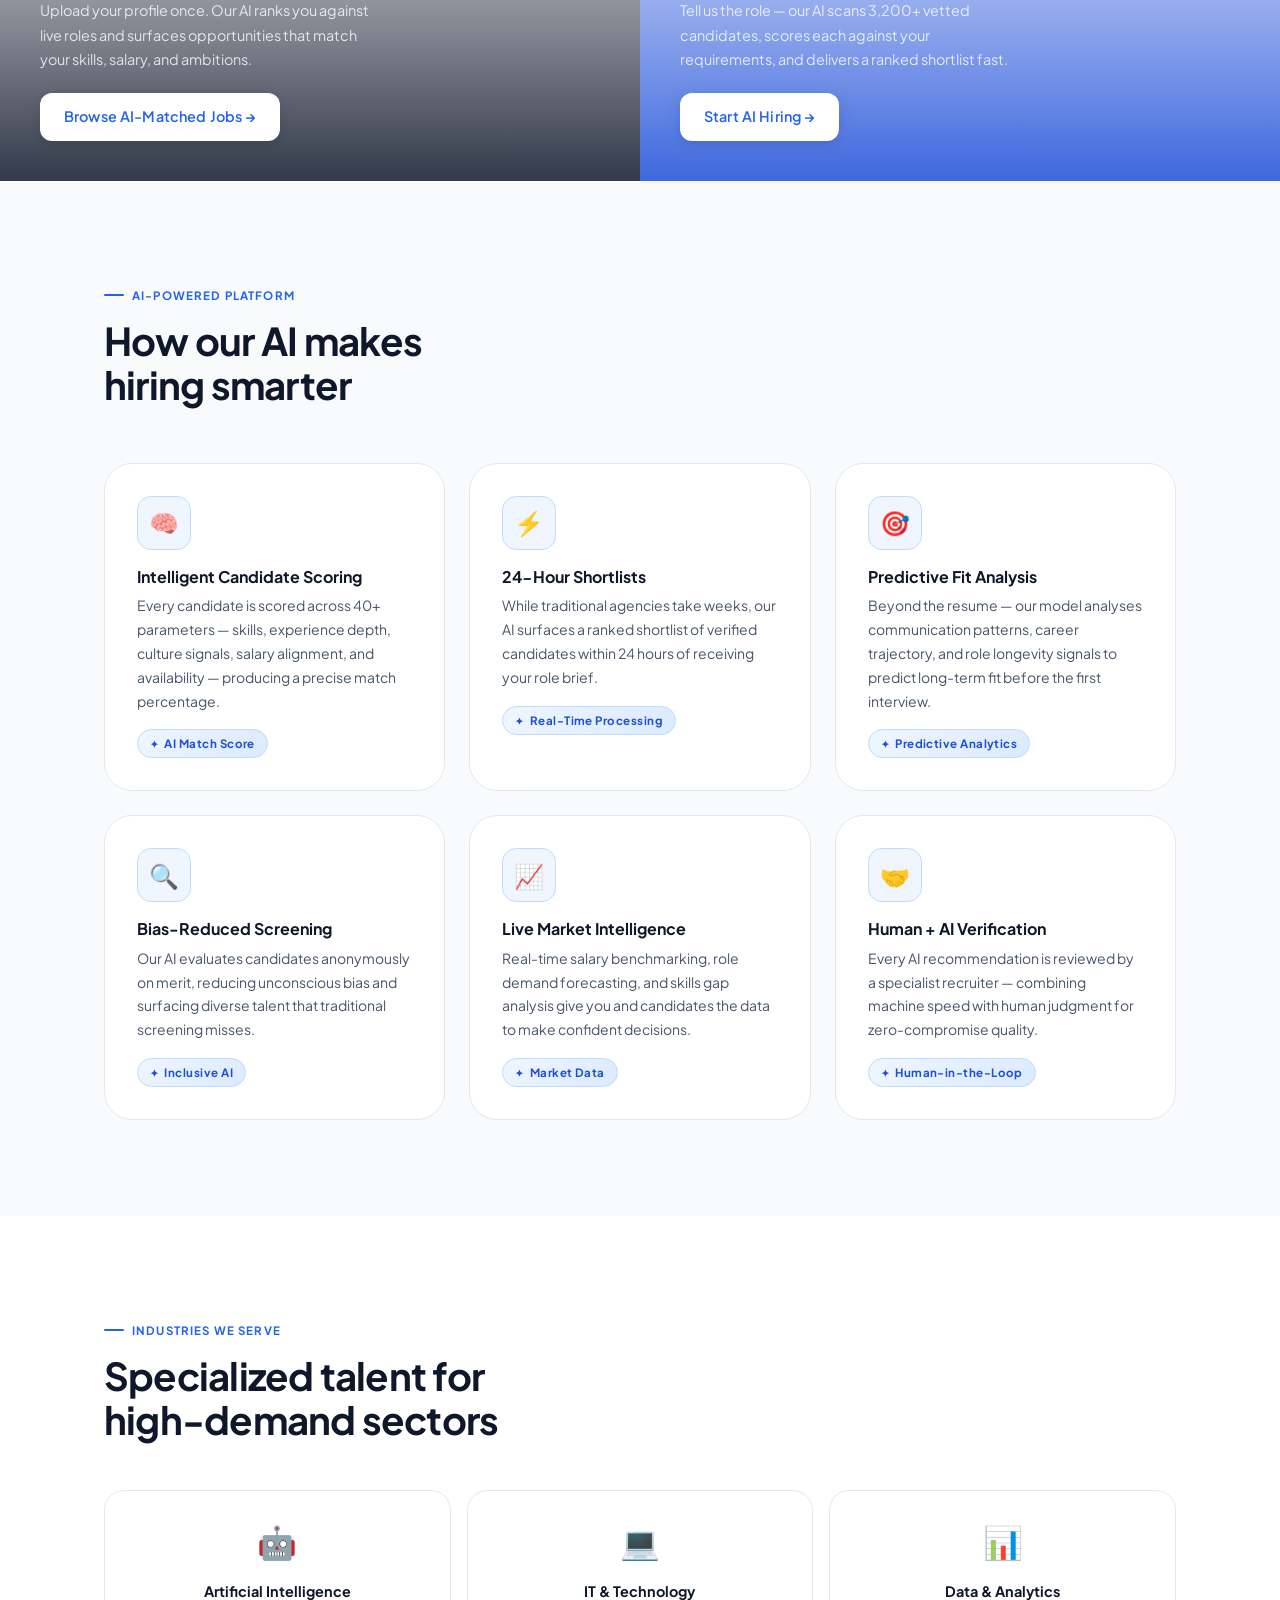
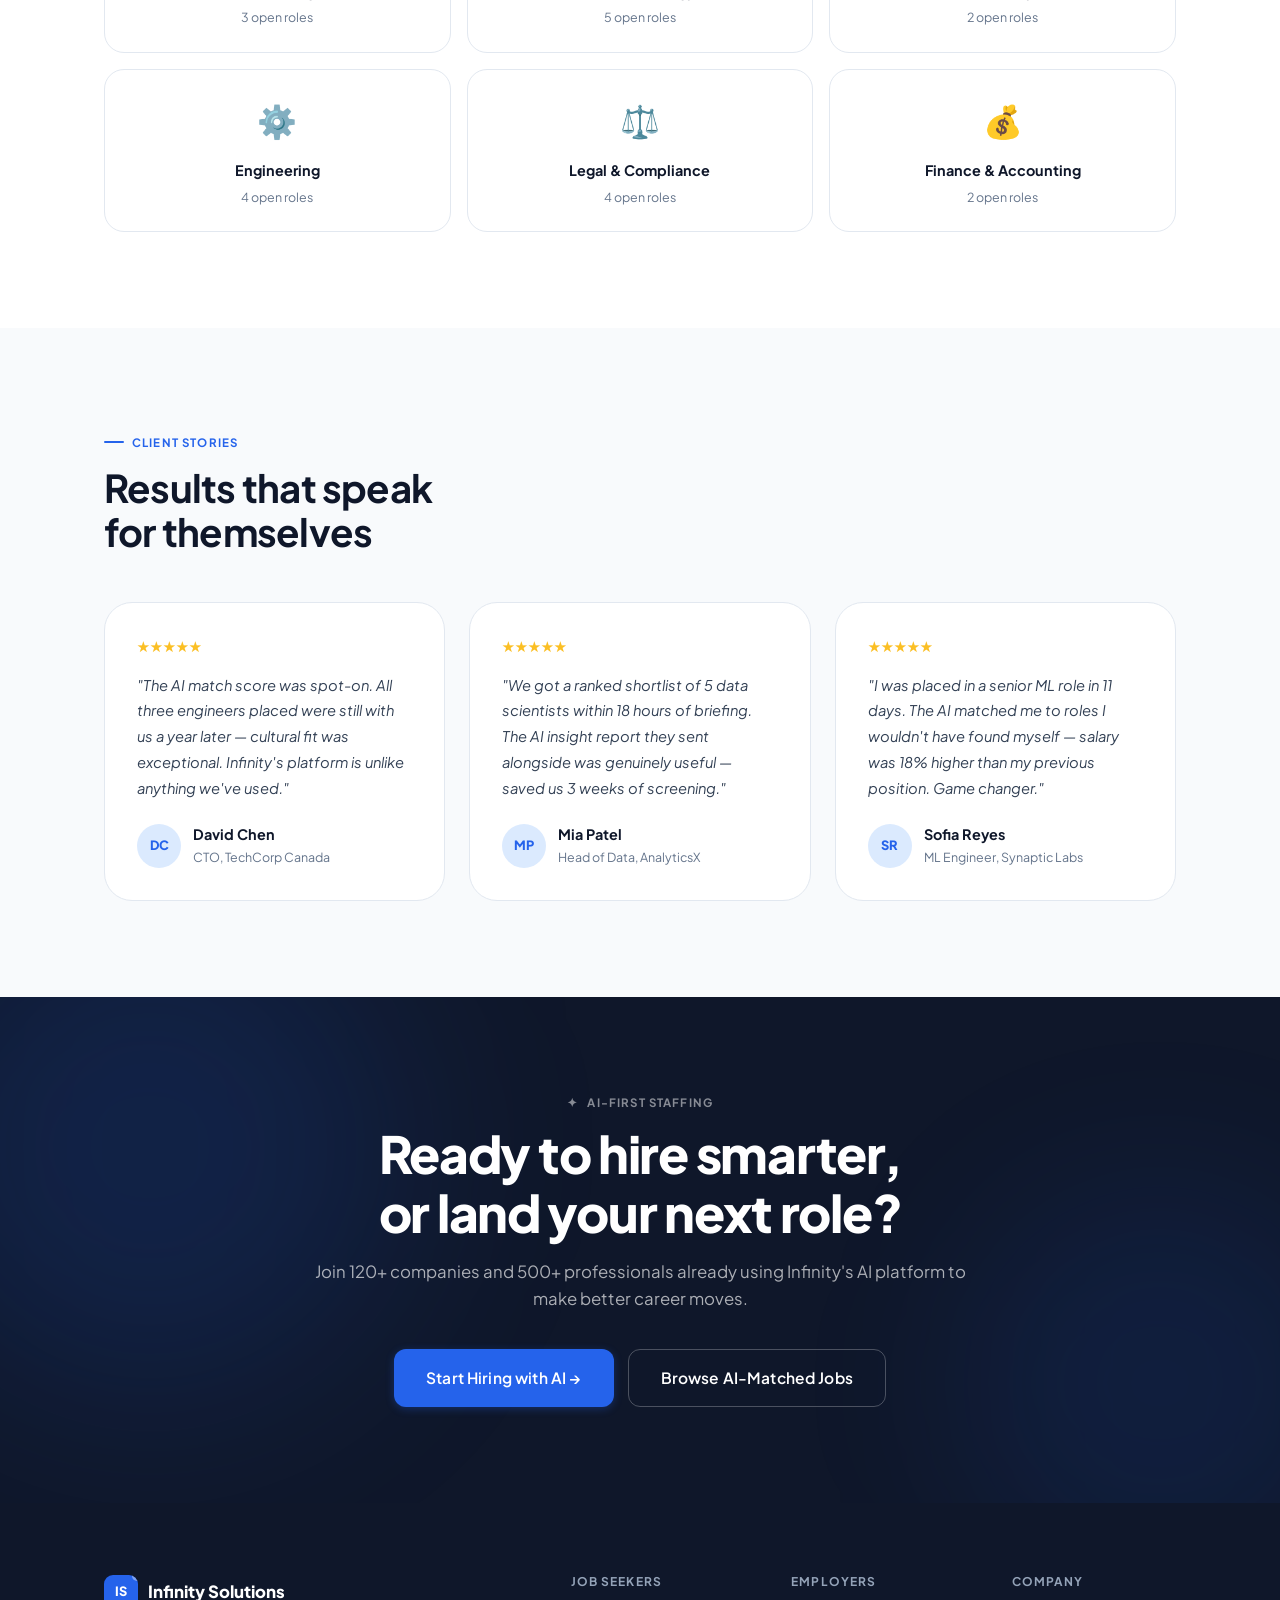
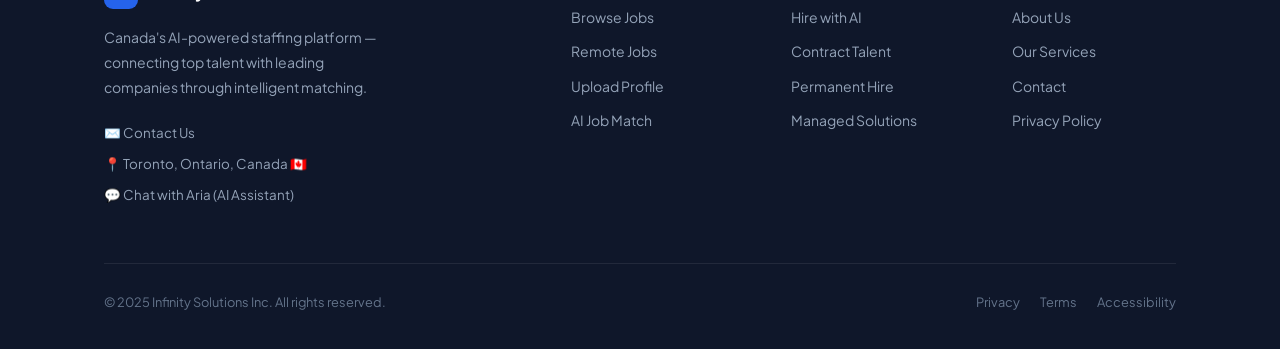
==== commit 1458b84b: "Fix Netlify form endpoint targeting and register root definition" ====
--- a/index.html
+++ b/index.html
@@ -660,5 +660,17 @@
 });
 </script>
 <script src="js/chatbot.js"></script>
+
+<!-- Netlify Form registration for root path -->
+<form name="contact" data-netlify="true" netlify-honeypot="bot-field" hidden>
+  <input type="text" name="name" />
+  <input type="email" name="email" />
+  <input type="text" name="phone" />
+  <input type="text" name="company" />
+  <input type="text" name="enquiry_type" />
+  <textarea name="message"></textarea>
+  <input name="bot-field" />
+</form>
+
 </body>
 </html>
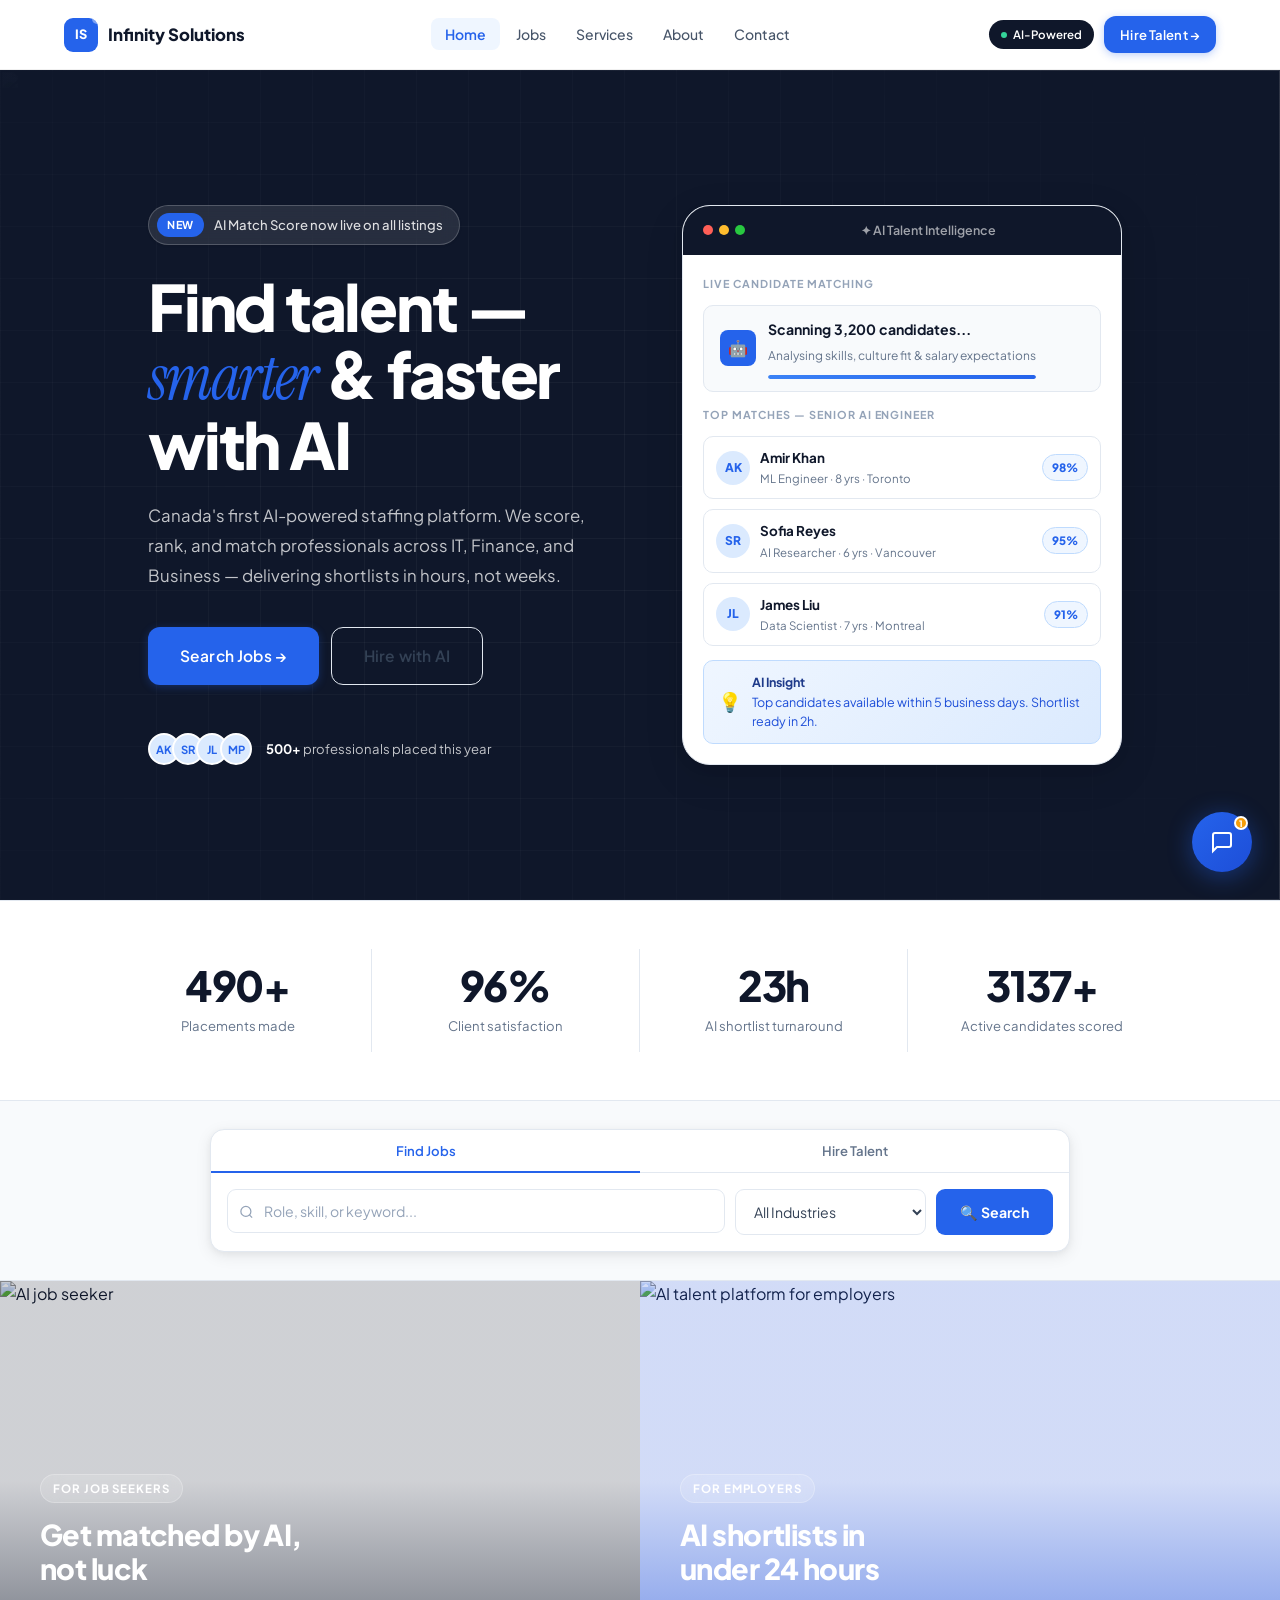
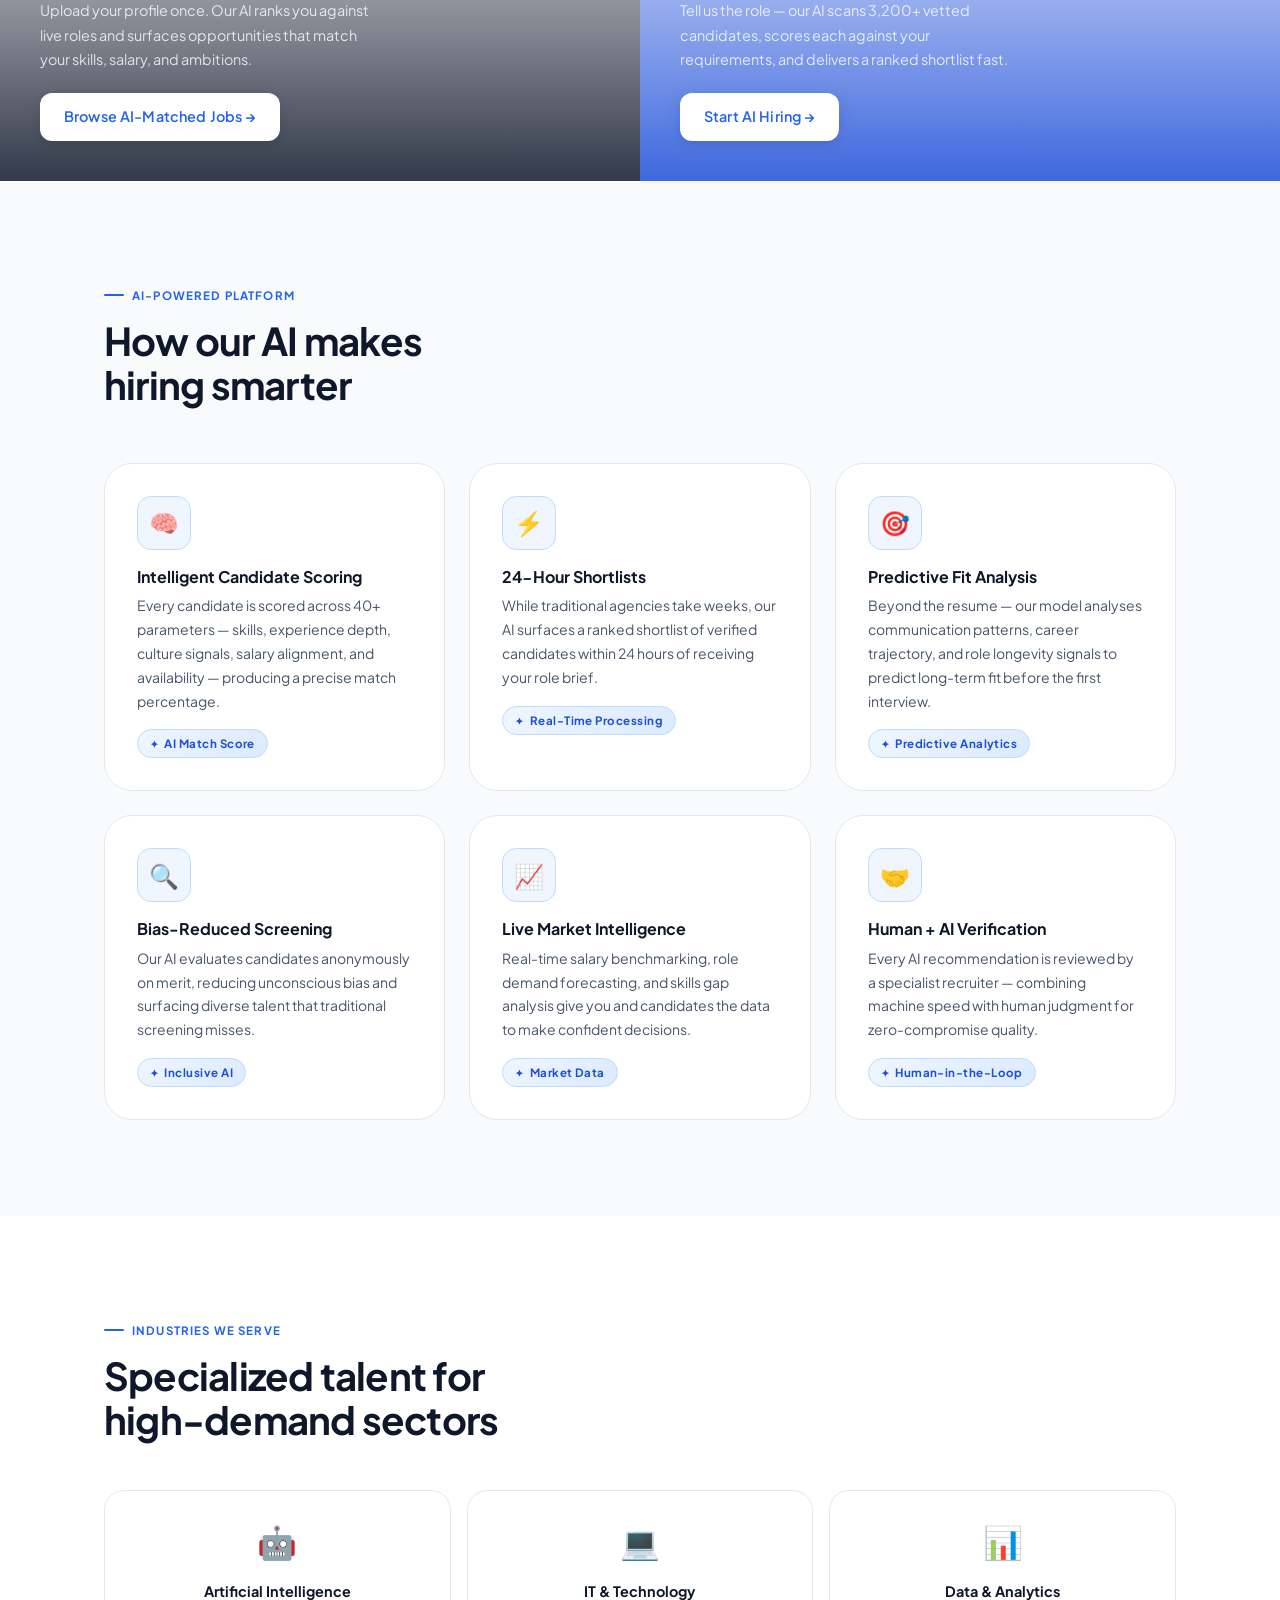
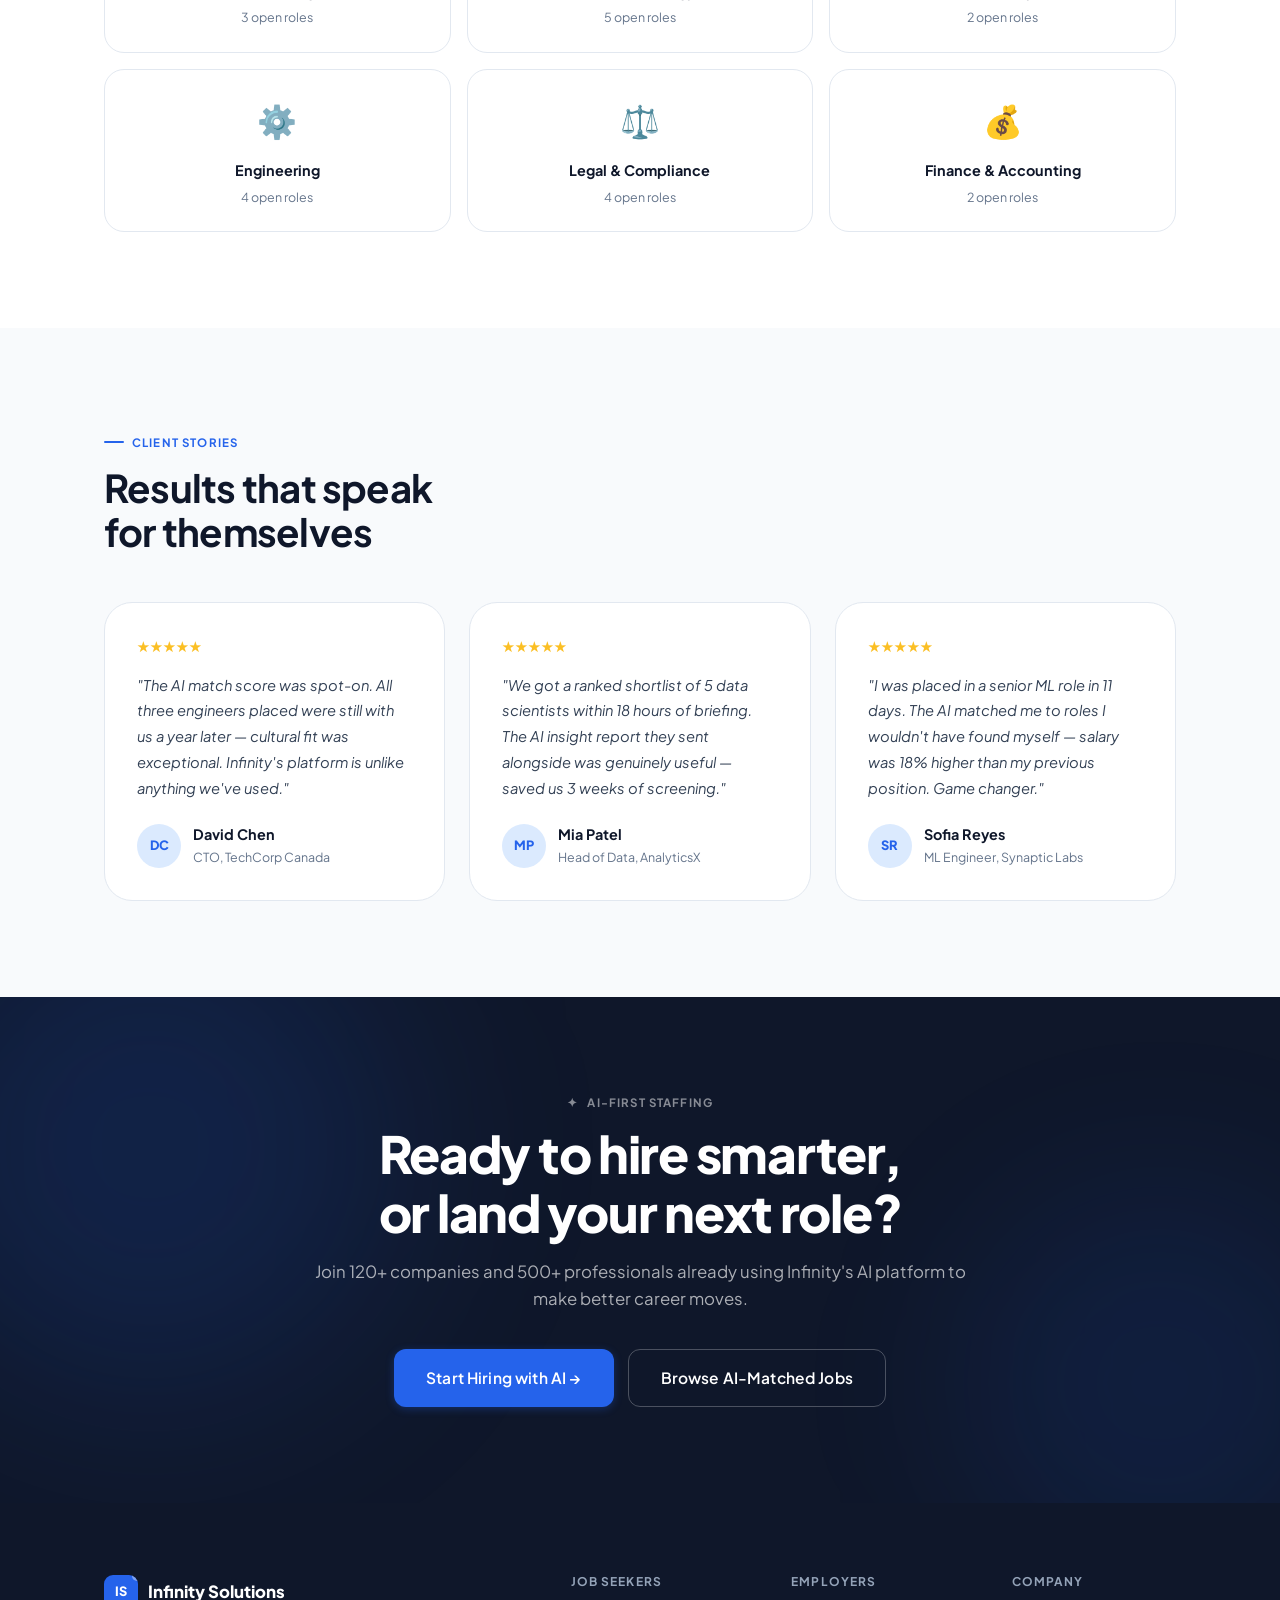
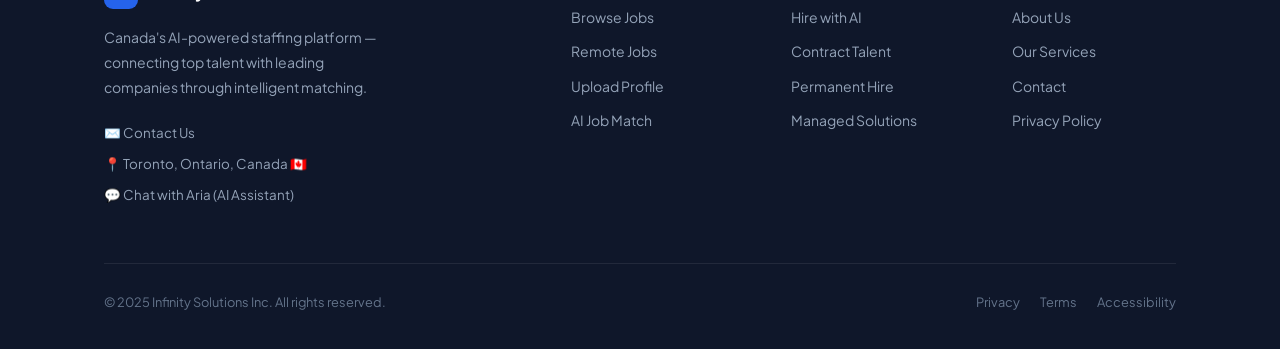
==== commit 71a2744c: "Comprehensive mobile responsiveness update across all pages, navigation, and chatbot" ====
--- a/index.html
+++ b/index.html
@@ -224,19 +224,56 @@
   border-radius: 100px; padding: 3px 10px; font-size: .7rem; font-weight: 700;
 }
 
+.testimonials-grid { display: grid; grid-template-columns: repeat(3, 1fr); gap: 24px; margin-top: 48px; }
+
 @media (max-width: 1024px) {
-  .hero-content { grid-template-columns: 1fr; }
+  .hero-content { grid-template-columns: 1fr; gap: 40px; }
   .hero-right { display: none; }
   .features-grid { grid-template-columns: 1fr 1fr; }
   .sectors-grid { grid-template-columns: 1fr 1fr; }
   .split-section { grid-template-columns: 1fr; }
+  .split-card { min-height: 400px; }
+  .testimonials-grid { grid-template-columns: 1fr 1fr; }
   .stats-grid { grid-template-columns: 1fr 1fr; }
   .stat-item { border-right: none; border-bottom: 1px solid var(--border); }
   .stat-item:nth-child(2n) { border-right: none; }
 }
+
 @media (max-width: 768px) {
-  .features-grid, .sectors-grid { grid-template-columns: 1fr; }
-  .hero h1 { font-size: 2.4rem; }
+  .hero { padding: 48px 0 56px; min-height: auto; }
+  .hero h1 { font-size: clamp(2.1rem, 7vw, 2.9rem); }
+  .hero-sub { font-size: .95rem; line-height: 1.7; margin-bottom: 28px; }
+  .features-grid, .sectors-grid, .testimonials-grid { grid-template-columns: 1fr; }
+  .split-card { min-height: 340px; }
+  .split-content { padding: 28px 20px; }
+  .split-content h2 { font-size: 1.5rem; }
+  .cta-section { padding: 64px 0; }
+}
+
+@media (max-width: 640px) {
+  .hero-actions { flex-direction: column; width: 100%; }
+  .hero-actions .btn { width: 100%; justify-content: center; }
+  .cta-actions { flex-direction: column; width: 100%; }
+  .cta-actions .btn { width: 100%; justify-content: center; }
+
+  /* Hero search row stack */
+  .hs-row { flex-direction: column; gap: 10px; }
+  .hs-select { min-width: 100%; width: 100%; }
+  .hs-submit { width: 100%; justify-content: center; padding: 14px; }
+  .hero-search { border-radius: 12px; }
+
+  /* Stats grid */
+  .stats-grid { grid-template-columns: 1fr 1fr; }
+  .stat-item { padding: 14px 8px; }
+  .stat-num { font-size: 1.9rem; }
+  .stat-label { font-size: .75rem; }
+}
+
+@media (max-width: 440px) {
+  .stats-grid { grid-template-columns: 1fr; }
+  .stat-item:last-child { border-bottom: none; }
+  .hero-announce { width: 100%; box-sizing: border-box; }
+  .ha-text { font-size: .75rem; }
 }
 </style>
 </head>
@@ -266,9 +303,12 @@
   </div>
 </nav>
 <div class="mobile-drawer" id="drawer">
-  <a href="index.html">Home</a><a href="jobs.html">Jobs</a>
-  <a href="services-ai.html">Services</a><a href="jobs.html">Careers</a><a href="about-ai.html">About</a>
+  <a href="index.html">Home</a>
+  <a href="jobs.html">Jobs</a>
+  <a href="services-ai.html">Services</a>
+  <a href="about-ai.html">About</a>
   <a href="contact-ai.html">Contact</a>
+  <a href="contact-ai.html" class="btn btn-primary drawer-cta" style="margin-top:16px;color:#fff;justify-content:center">Hire Talent →</a>
 </div>
 
 <!-- ═══ HERO ═════════════════════════════════════════════════════════════ -->
@@ -526,7 +566,7 @@
   <div class="container">
     <div class="eyebrow">Client Stories</div>
     <h2 class="display-md">Results that speak<br/>for themselves</h2>
-    <div style="display:grid;grid-template-columns:repeat(3,1fr);gap:24px;margin-top:48px">
+    <div class="testimonials-grid">
       <div class="tcard" data-animate>
         <div class="tcard-stars">★★★★★</div>
         <p>"The AI match score was spot-on. All three engineers placed were still with us a year later — cultural fit was exceptional. Infinity's platform is unlike anything we've used."</p>
@@ -631,8 +671,18 @@
   window.addEventListener('scroll', () => nav.classList.toggle('scrolled', scrollY > 20), {passive:true});
   // Burger
   const burger = document.getElementById('burger'), drawer = document.getElementById('drawer');
-  burger.addEventListener('click', () => drawer.classList.toggle('open'));
-  drawer.querySelectorAll('a').forEach(a => a.addEventListener('click', () => drawer.classList.remove('open')));
+  if (burger && drawer) {
+    burger.addEventListener('click', () => {
+      const isOpen = drawer.classList.toggle('open');
+      burger.classList.toggle('open', isOpen);
+      burger.setAttribute('aria-expanded', isOpen);
+    });
+    drawer.querySelectorAll('a').forEach(a => a.addEventListener('click', () => {
+      drawer.classList.remove('open');
+      burger.classList.remove('open');
+      burger.setAttribute('aria-expanded', 'false');
+    }));
+  }
   // Tabs
   document.querySelectorAll('.stab').forEach(t => t.addEventListener('click', () => {
     document.querySelectorAll('.stab').forEach(x => x.classList.remove('active'));
--- a/css/style.css
+++ b/css/style.css
@@ -394,11 +394,96 @@
 
 /* ── RESPONSIVE ─────────────────────────────────────────────────────────── */
 @media (max-width: 1024px) {
-  .footer-grid { grid-template-columns: 1fr 1fr; }
-}
+  .footer-grid { grid-template-columns: 1fr 1fr; gap: 40px; }
+  .navbar { gap: 16px; }
+}
+
 @media (max-width: 768px) {
+  :root { --nav-h: 64px; }
+  .container { padding: 0 20px; }
+  .section { padding: 56px 0; }
+  .section-sm { padding: 40px 0; }
+
+  /* Navbar */
+  .navbar { padding: 0 18px; justify-content: space-between; }
   .nav-center, .nav-right .btn, .nav-ai-badge { display: none; }
-  .burger { display: flex; }
-  .section { padding: 64px 0; }
-  .footer-grid { grid-template-columns: 1fr; }
-}
+  .burger { display: flex; z-index: 301; cursor: pointer; }
+  .burger.open span:nth-child(1) { transform: translateY(7px) rotate(45deg); }
+  .burger.open span:nth-child(2) { opacity: 0; }
+  .burger.open span:nth-child(3) { transform: translateY(-7px) rotate(-45deg); }
+
+  /* Mobile Drawer */
+  .mobile-drawer {
+    top: var(--nav-h);
+    padding: 12px 20px 24px;
+    background: #fff;
+    border-bottom: 2px solid var(--border);
+    max-height: calc(100vh - var(--nav-h));
+    overflow-y: auto;
+  }
+  .mobile-drawer a {
+    padding: 14px 4px;
+    font-size: 1rem;
+    font-weight: 600;
+  }
+  .mobile-drawer .drawer-cta {
+    margin-top: 16px;
+    width: 100%;
+    text-align: center;
+    justify-content: center;
+  }
+
+  /* Search box */
+  .search-box {
+    flex-direction: column;
+    align-items: stretch;
+    border-radius: 12px;
+  }
+  .search-box select {
+    border-left: none;
+    border-top: 1.5px solid var(--gray-200);
+    min-width: 100%;
+    width: 100%;
+  }
+  .search-box-submit {
+    width: 100%;
+    height: 48px;
+    justify-content: center;
+    border-radius: 0 0 10px 10px;
+  }
+
+  /* Job Cards */
+  .job-card {
+    padding: 20px 18px;
+    border-radius: 16px;
+  }
+  .jc-header { gap: 12px; }
+  .jc-logo { width: 44px; height: 44px; font-size: 1.2rem; }
+  .jc-title { font-size: .98rem; }
+  .jc-footer { gap: 10px; }
+  .jc-actions { width: 100%; justify-content: flex-end; }
+  .jc-actions .btn { flex: 1; justify-content: center; }
+
+  /* Footer */
+  .footer { padding: 48px 0 28px; }
+  .footer-grid { grid-template-columns: 1fr; gap: 32px; margin-bottom: 36px; }
+  .footer-bottom {
+    flex-direction: column;
+    text-align: center;
+    gap: 14px;
+  }
+}
+
+@media (max-width: 480px) {
+  .container { padding: 0 16px; }
+  .display-xl { font-size: clamp(2rem, 8vw, 2.8rem); }
+  .display-lg { font-size: clamp(1.65rem, 6.5vw, 2.2rem); }
+  .display-md { font-size: clamp(1.35rem, 5.5vw, 1.8rem); }
+
+  .btn { width: 100%; justify-content: center; }
+  .btn-sm { width: auto; }
+
+  .stat-block-num { font-size: 2.1rem; }
+  .jc-tags { gap: 6px; }
+  .jc-tag { font-size: .74rem; padding: 3px 8px; }
+}
--- a/css/chatbot.css
+++ b/css/chatbot.css
@@ -121,7 +121,23 @@
 /* Powered by */
 .chat-powered { text-align: center; padding: 6px; font-size: .65rem; color: #94A3B8; background: #fff; border-top: 1px solid #F1F5F9; }
 
-@media (max-width: 440px) {
-  .chat-window { width: calc(100vw - 32px); right: 16px; height: 70vh; }
-  .chat-launcher { right: 16px; bottom: 16px; }
+@media (max-width: 480px) {
+  .chat-window {
+    width: calc(100vw - 32px);
+    right: 16px;
+    bottom: 80px;
+    height: calc(100vh - 110px);
+    max-height: 540px;
+    border-radius: 16px;
+  }
+  .chat-launcher {
+    right: 16px;
+    bottom: 16px;
+    width: 52px;
+    height: 52px;
+  }
+  .msg-bubble {
+    max-width: 86%;
+    font-size: .83rem;
+  }
 }
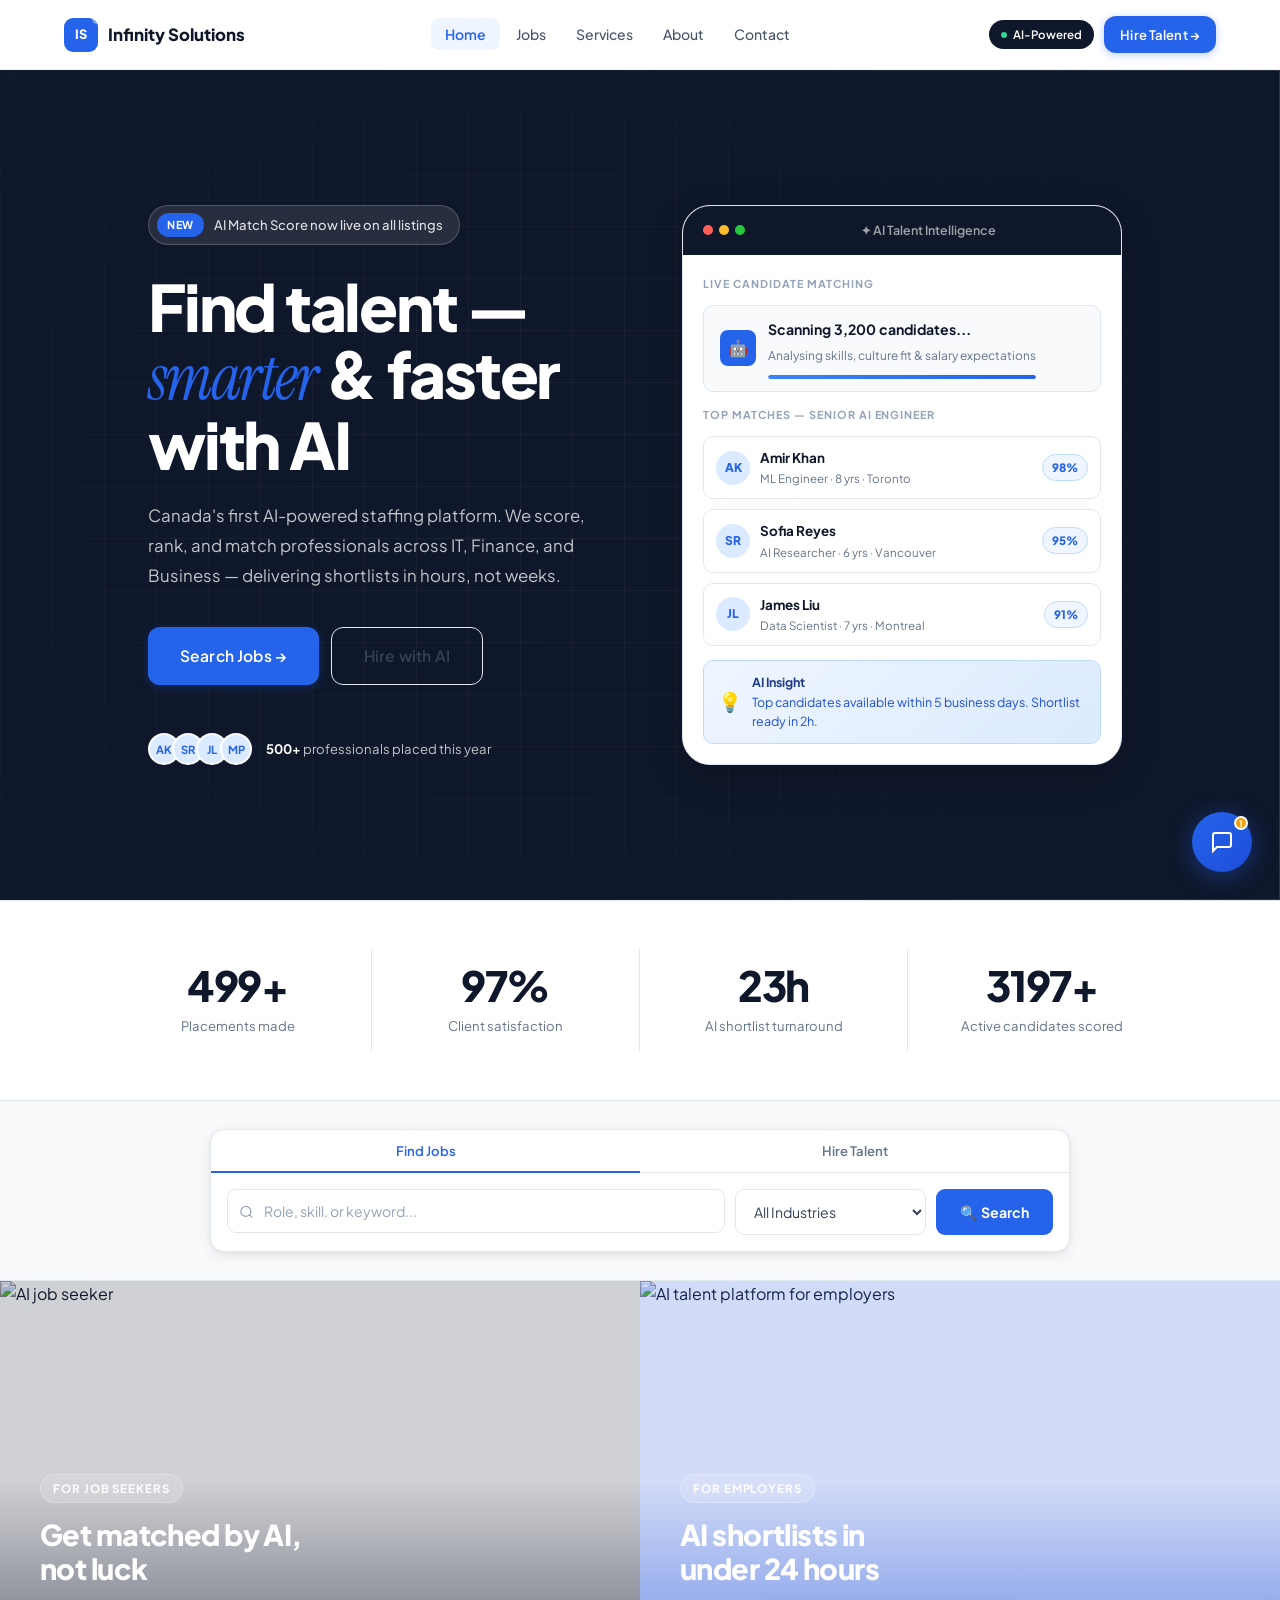
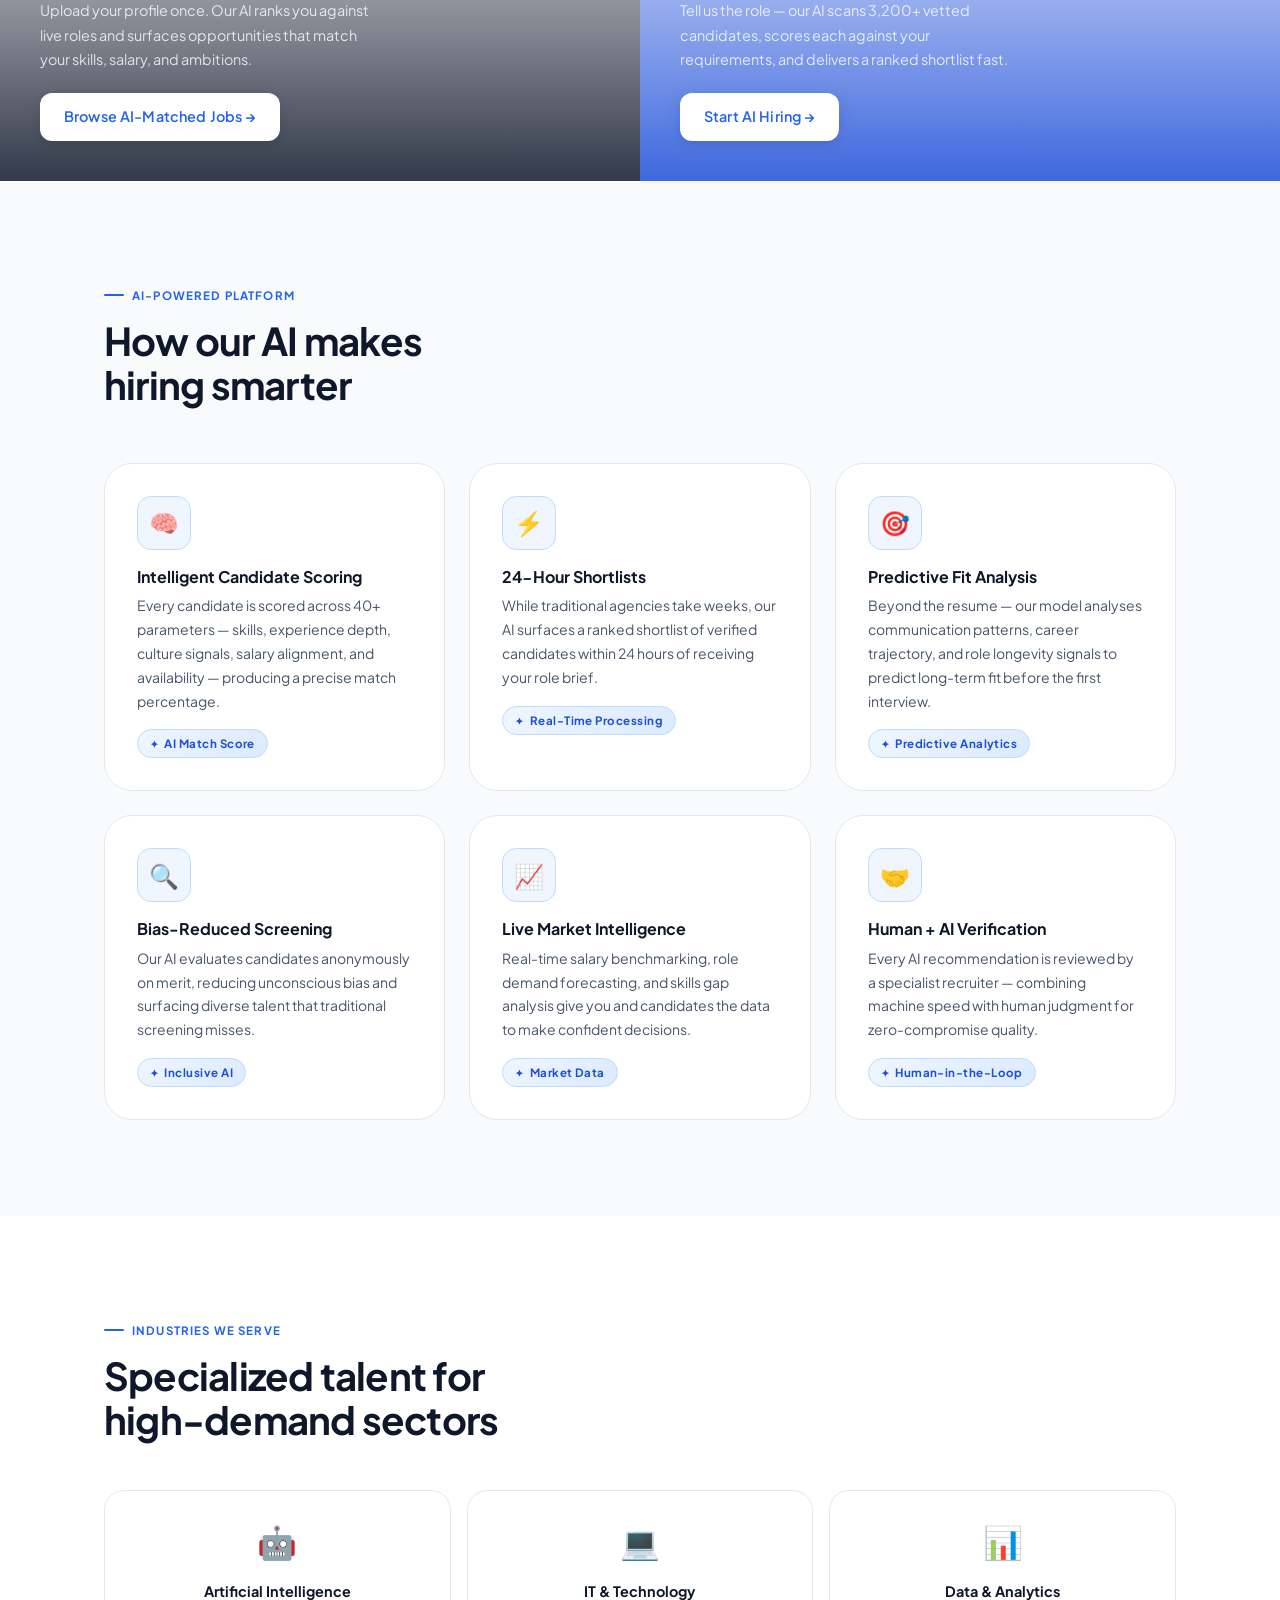
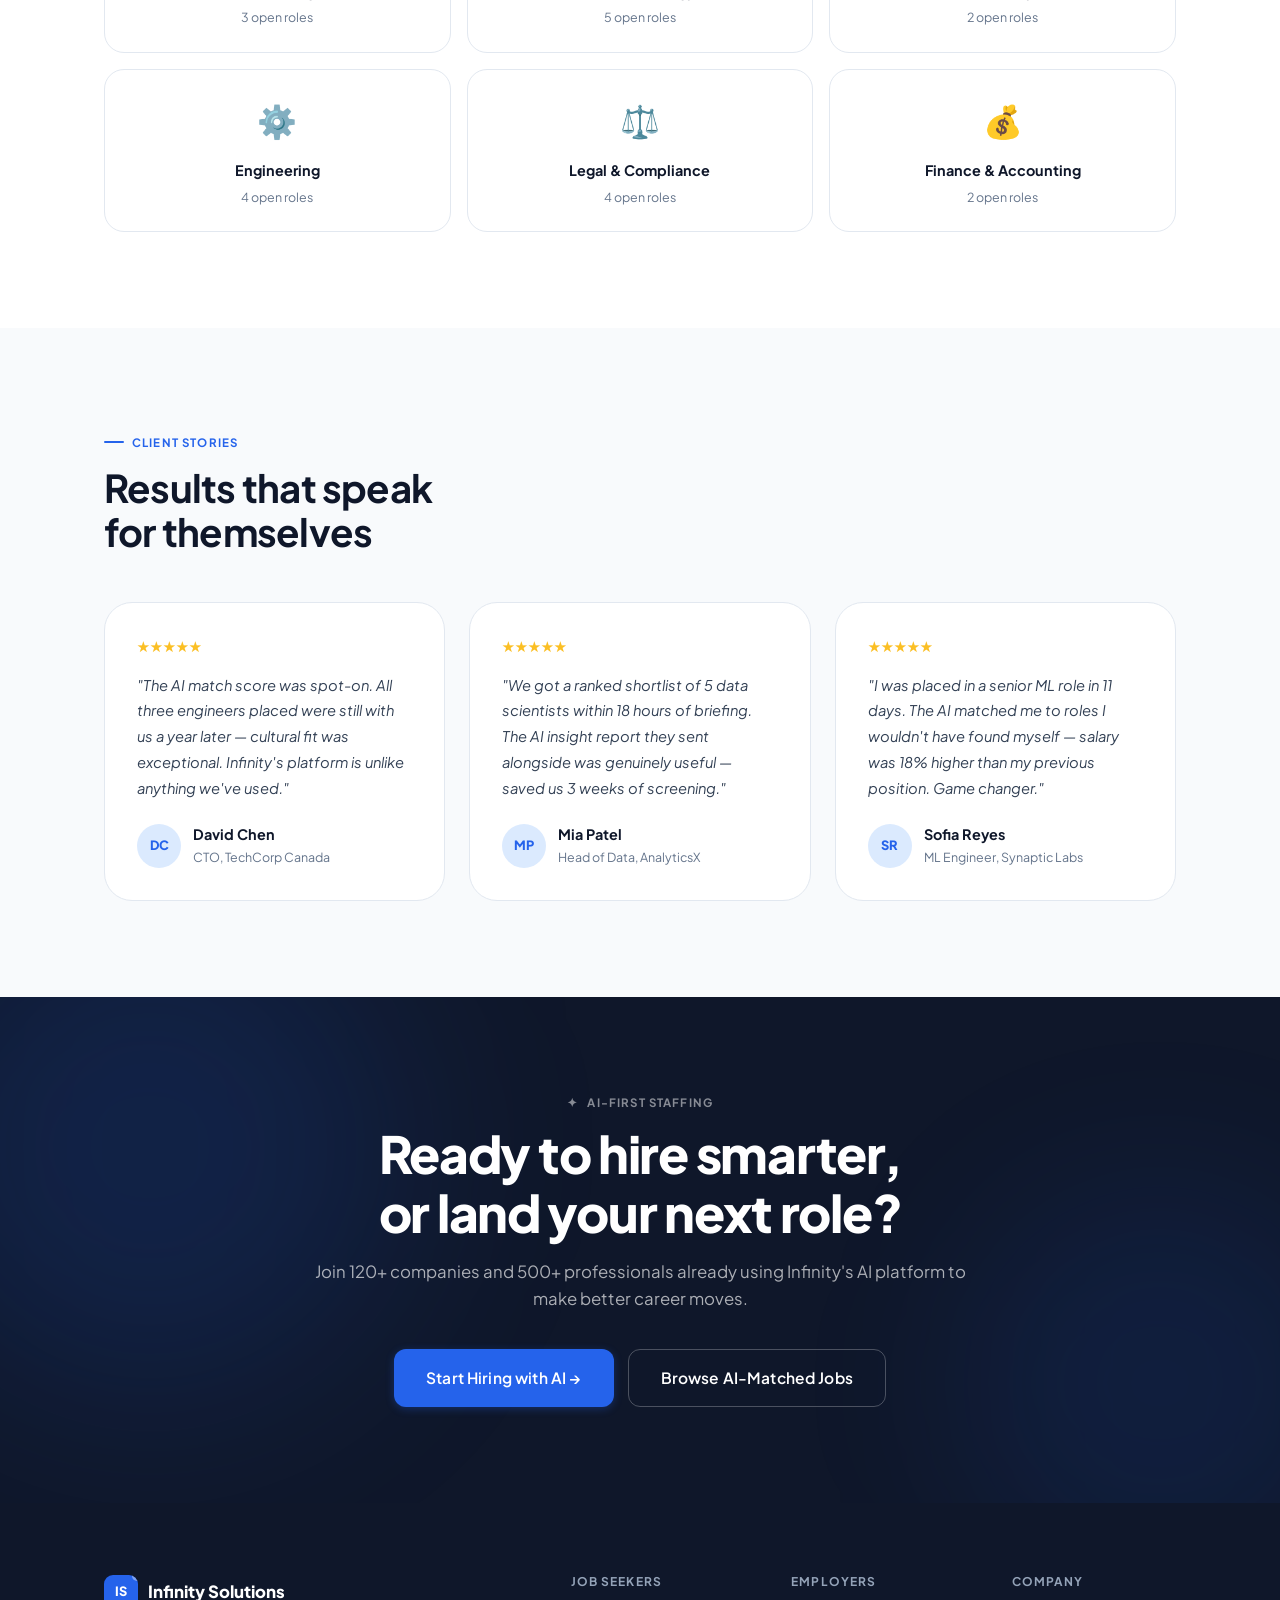
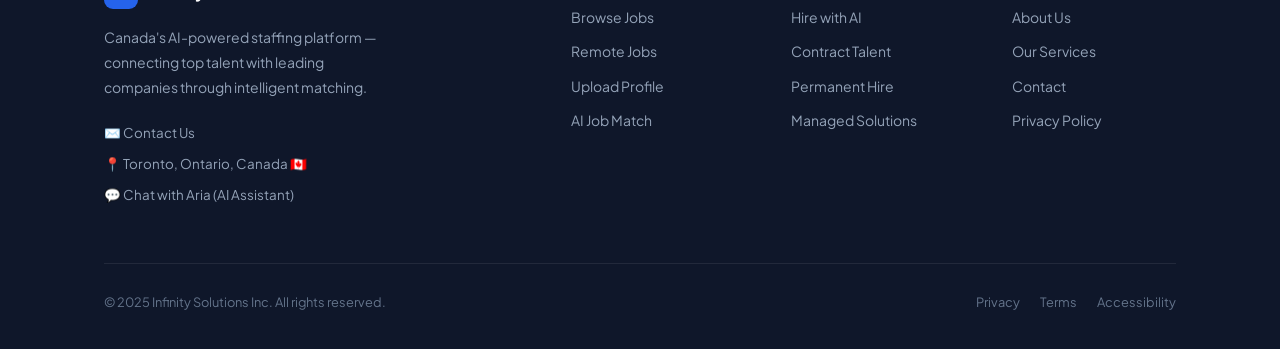
==== commit edd63114: "Fix mobile hamburger menu on index.html, suppress Netlify badge, add custom thank-you page, and poli" ====
--- a/index.html
+++ b/index.html
@@ -237,6 +237,38 @@
   .stats-grid { grid-template-columns: 1fr 1fr; }
   .stat-item { border-right: none; border-bottom: 1px solid var(--border); }
   .stat-item:nth-child(2n) { border-right: none; }
+}
+
+@media (max-width: 992px) {
+  :root { --nav-h: 64px; }
+  .navbar { padding: 0 20px; justify-content: space-between; }
+  .nav-center, .nav-right .btn, .nav-ai-badge { display: none !important; }
+  .burger {
+    display: flex !important;
+    background: transparent;
+    border: none;
+    width: 42px;
+    height: 42px;
+    padding: 8px;
+    flex-direction: column;
+    justify-content: center;
+    align-items: center;
+    gap: 5px;
+    cursor: pointer;
+    border-radius: 8px;
+    z-index: 301;
+  }
+  .burger span {
+    display: block;
+    width: 24px;
+    height: 2.5px;
+    background: var(--gray-900);
+    border-radius: 2px;
+    transition: transform .25s ease, opacity .2s ease;
+  }
+  .burger.open span:nth-child(1) { transform: translateY(7.5px) rotate(45deg); }
+  .burger.open span:nth-child(2) { opacity: 0; }
+  .burger.open span:nth-child(3) { transform: translateY(-7.5px) rotate(-45deg); }
 }
 
 @media (max-width: 768px) {
@@ -526,7 +558,7 @@
   <div class="container">
     <div class="eyebrow">Industries We Serve</div>
     <h2 class="display-md">Specialized talent for<br/>high-demand sectors</h2>
-    <div class="sectors-grid" style="grid-template-columns:repeat(3,1fr)">
+    <div class="sectors-grid">
       <a href="jobs.html?sector=Artificial+Intelligence" class="sector-card">
         <span class="sector-emoji">🤖</span>
         <div class="sector-name">Artificial Intelligence</div>
@@ -672,7 +704,8 @@
   // Burger
   const burger = document.getElementById('burger'), drawer = document.getElementById('drawer');
   if (burger && drawer) {
-    burger.addEventListener('click', () => {
+    burger.addEventListener('click', (e) => {
+      e.stopPropagation();
       const isOpen = drawer.classList.toggle('open');
       burger.classList.toggle('open', isOpen);
       burger.setAttribute('aria-expanded', isOpen);
@@ -682,6 +715,13 @@
       burger.classList.remove('open');
       burger.setAttribute('aria-expanded', 'false');
     }));
+    document.addEventListener('click', (e) => {
+      if (drawer.classList.contains('open') && !drawer.contains(e.target) && !burger.contains(e.target)) {
+        drawer.classList.remove('open');
+        burger.classList.remove('open');
+        burger.setAttribute('aria-expanded', 'false');
+      }
+    });
   }
   // Tabs
   document.querySelectorAll('.stab').forEach(t => t.addEventListener('click', () => {
@@ -712,7 +752,7 @@
 <script src="js/chatbot.js"></script>
 
 <!-- Netlify Form registration for root path -->
-<form name="contact" data-netlify="true" netlify-honeypot="bot-field" hidden>
+<form name="contact" action="/thank-you.html" data-netlify="true" netlify-honeypot="bot-field" hidden>
   <input type="text" name="name" />
   <input type="email" name="email" />
   <input type="text" name="phone" />
--- a/css/style.css
+++ b/css/style.css
@@ -190,20 +190,56 @@
 .nav-ai-dot { width: 6px; height: 6px; border-radius: 50%; background: #34D399; animation: pulse-ai 2s infinite; }
 @keyframes pulse-ai { 0%,100%{opacity:1;transform:scale(1)} 50%{opacity:.6;transform:scale(.85)} }
 
-.burger { display: none; background: none; border: none; padding: 4px; flex-direction: column; gap: 5px; }
-.burger span { display: block; width: 22px; height: 2px; background: var(--gray-700); border-radius: 2px; transition: .3s; }
+.burger {
+  display: none;
+  background: transparent;
+  border: none;
+  width: 42px;
+  height: 42px;
+  padding: 8px;
+  flex-direction: column;
+  justify-content: center;
+  align-items: center;
+  gap: 5px;
+  cursor: pointer;
+  border-radius: 8px;
+  transition: background .2s;
+  z-index: 301;
+}
+.burger:hover { background: var(--gray-100); }
+.burger span {
+  display: block;
+  width: 24px;
+  height: 2.5px;
+  background: var(--gray-900);
+  border-radius: 2px;
+  transition: transform .25s ease, opacity .2s ease;
+}
 .mobile-drawer {
   display: none; position: fixed; top: var(--nav-h); left: 0; right: 0; z-index: 299;
-  background: #fff; border-bottom: 1px solid var(--border);
+  background: #fff; border-bottom: 2px solid var(--border);
   padding: 16px 5% 28px; flex-direction: column; gap: 0;
-  box-shadow: var(--shadow-lg);
-}
-.mobile-drawer.open { display: flex; }
+  box-shadow: 0 16px 40px rgba(0,0,0,.12);
+}
+.mobile-drawer.open { display: flex; animation: slideDown .2s ease; }
+@keyframes slideDown { from{opacity:0;transform:translateY(-8px)} to{opacity:1;transform:translateY(0)} }
 .mobile-drawer a {
   display: block; padding: 13px 0; color: var(--gray-600); font-weight: 500;
   border-bottom: 1px solid var(--border); font-size: .95rem;
 }
 .mobile-drawer a:hover { color: var(--primary); }
+
+/* ── NETLIFY DRAWER & BADGE SUPPRESSION ─────────────────────────────────── */
+[data-netlify-deploy-id],
+#netlify-collaborative-badge,
+.netlify-drawer,
+iframe#netlify-drawer-iframe,
+div[class*="netlify-drawer"],
+div[id*="netlify-drawer"] {
+  display: none !important;
+  visibility: hidden !important;
+  pointer-events: none !important;
+}
 
 /* ── CARDS ──────────────────────────────────────────────────────────────── */
 .card {
@@ -395,22 +431,22 @@
 /* ── RESPONSIVE ─────────────────────────────────────────────────────────── */
 @media (max-width: 1024px) {
   .footer-grid { grid-template-columns: 1fr 1fr; gap: 40px; }
-  .navbar { gap: 16px; }
+}
+
+@media (max-width: 992px) {
+  :root { --nav-h: 64px; }
+  .navbar { padding: 0 20px; justify-content: space-between; }
+  .nav-center, .nav-right .btn, .nav-ai-badge { display: none !important; }
+  .burger { display: flex !important; }
+  .burger.open span:nth-child(1) { transform: translateY(7.5px) rotate(45deg); }
+  .burger.open span:nth-child(2) { opacity: 0; }
+  .burger.open span:nth-child(3) { transform: translateY(-7.5px) rotate(-45deg); }
 }
 
 @media (max-width: 768px) {
-  :root { --nav-h: 64px; }
   .container { padding: 0 20px; }
   .section { padding: 56px 0; }
   .section-sm { padding: 40px 0; }
-
-  /* Navbar */
-  .navbar { padding: 0 18px; justify-content: space-between; }
-  .nav-center, .nav-right .btn, .nav-ai-badge { display: none; }
-  .burger { display: flex; z-index: 301; cursor: pointer; }
-  .burger.open span:nth-child(1) { transform: translateY(7px) rotate(45deg); }
-  .burger.open span:nth-child(2) { opacity: 0; }
-  .burger.open span:nth-child(3) { transform: translateY(-7px) rotate(-45deg); }
 
   /* Mobile Drawer */
   .mobile-drawer {
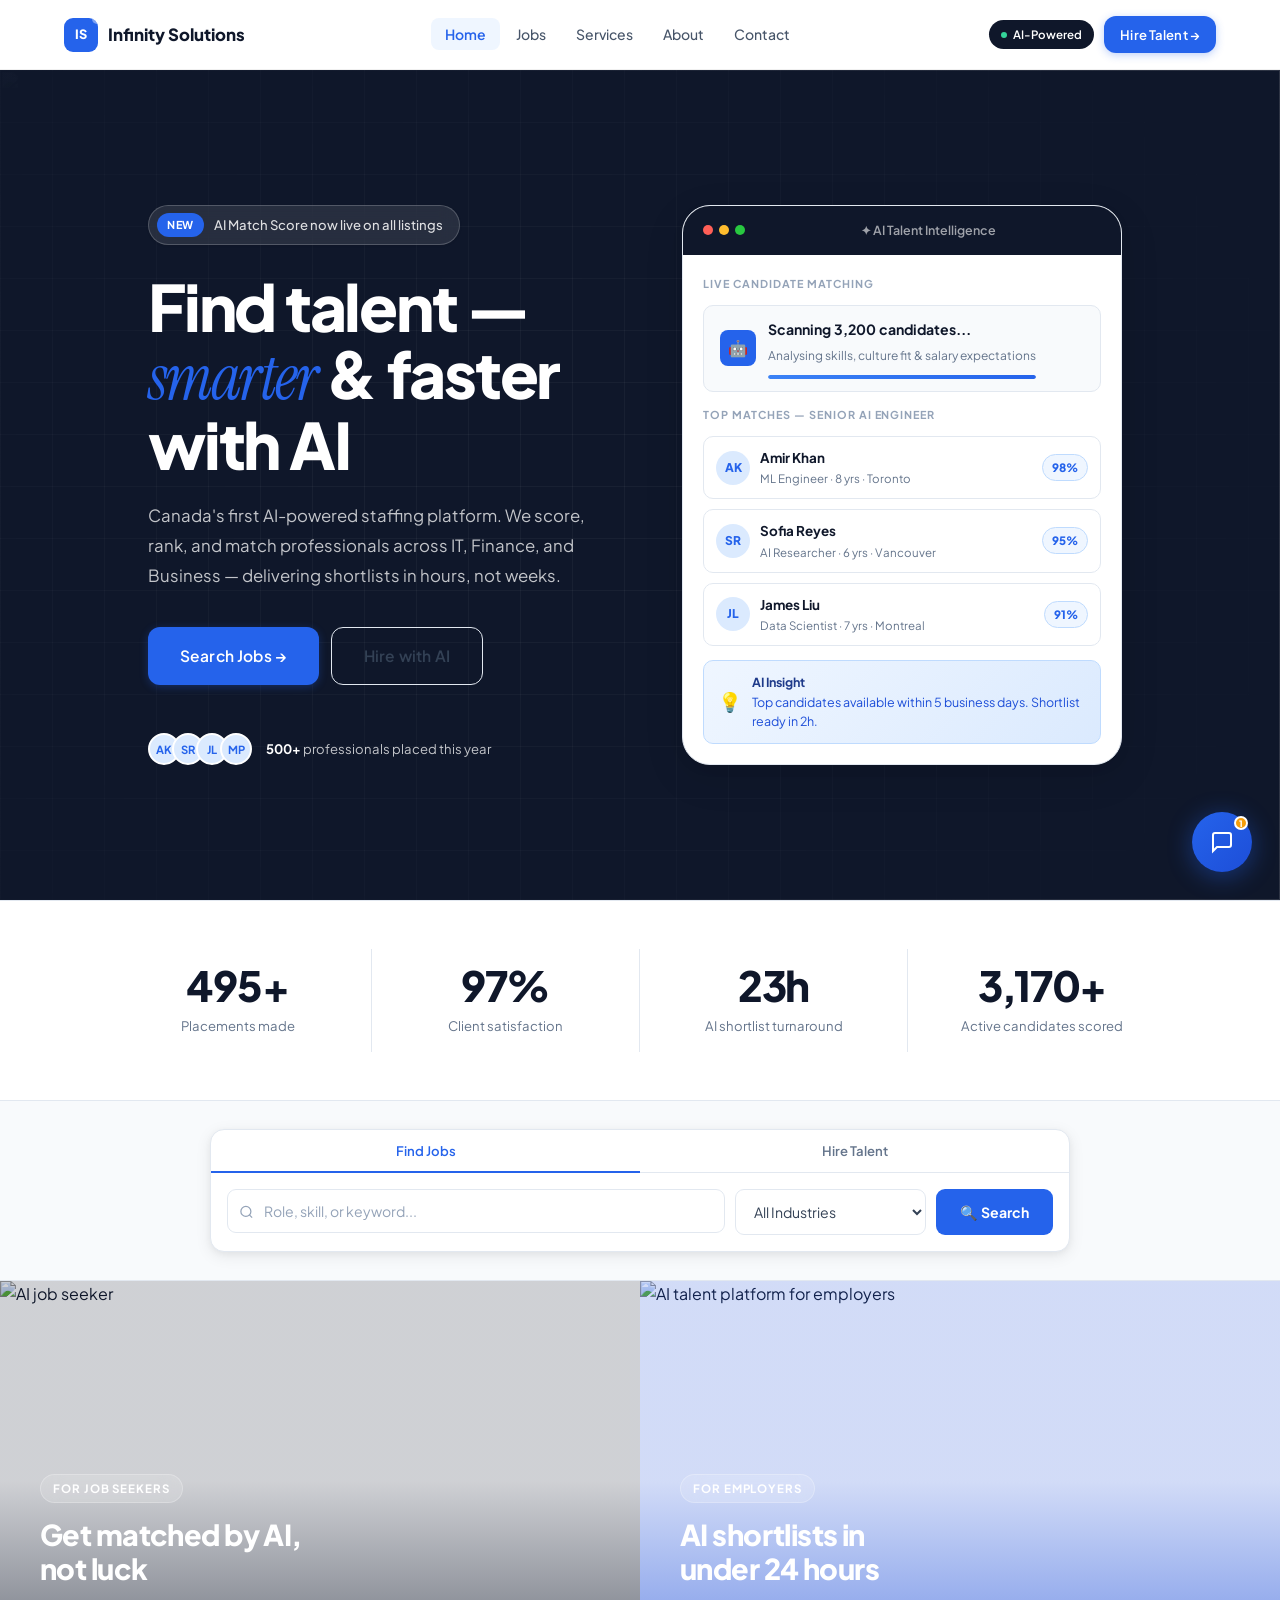
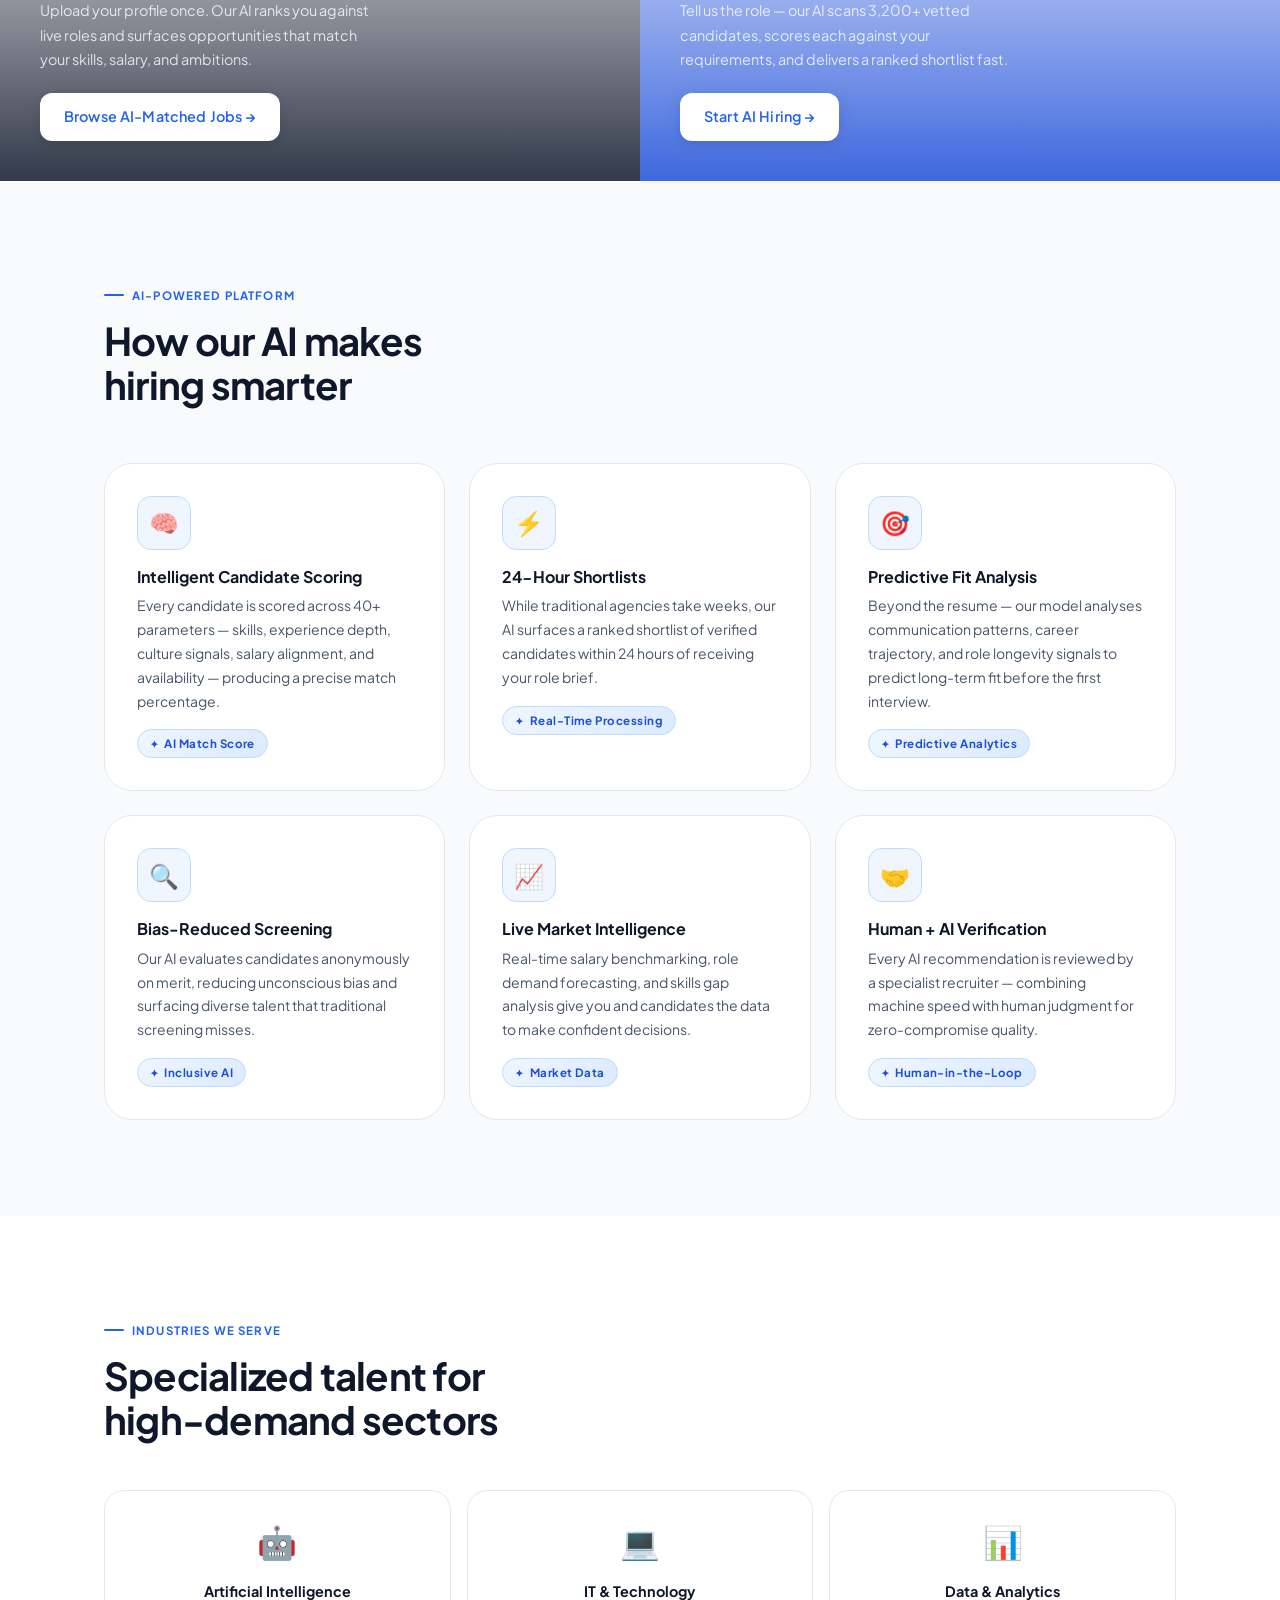
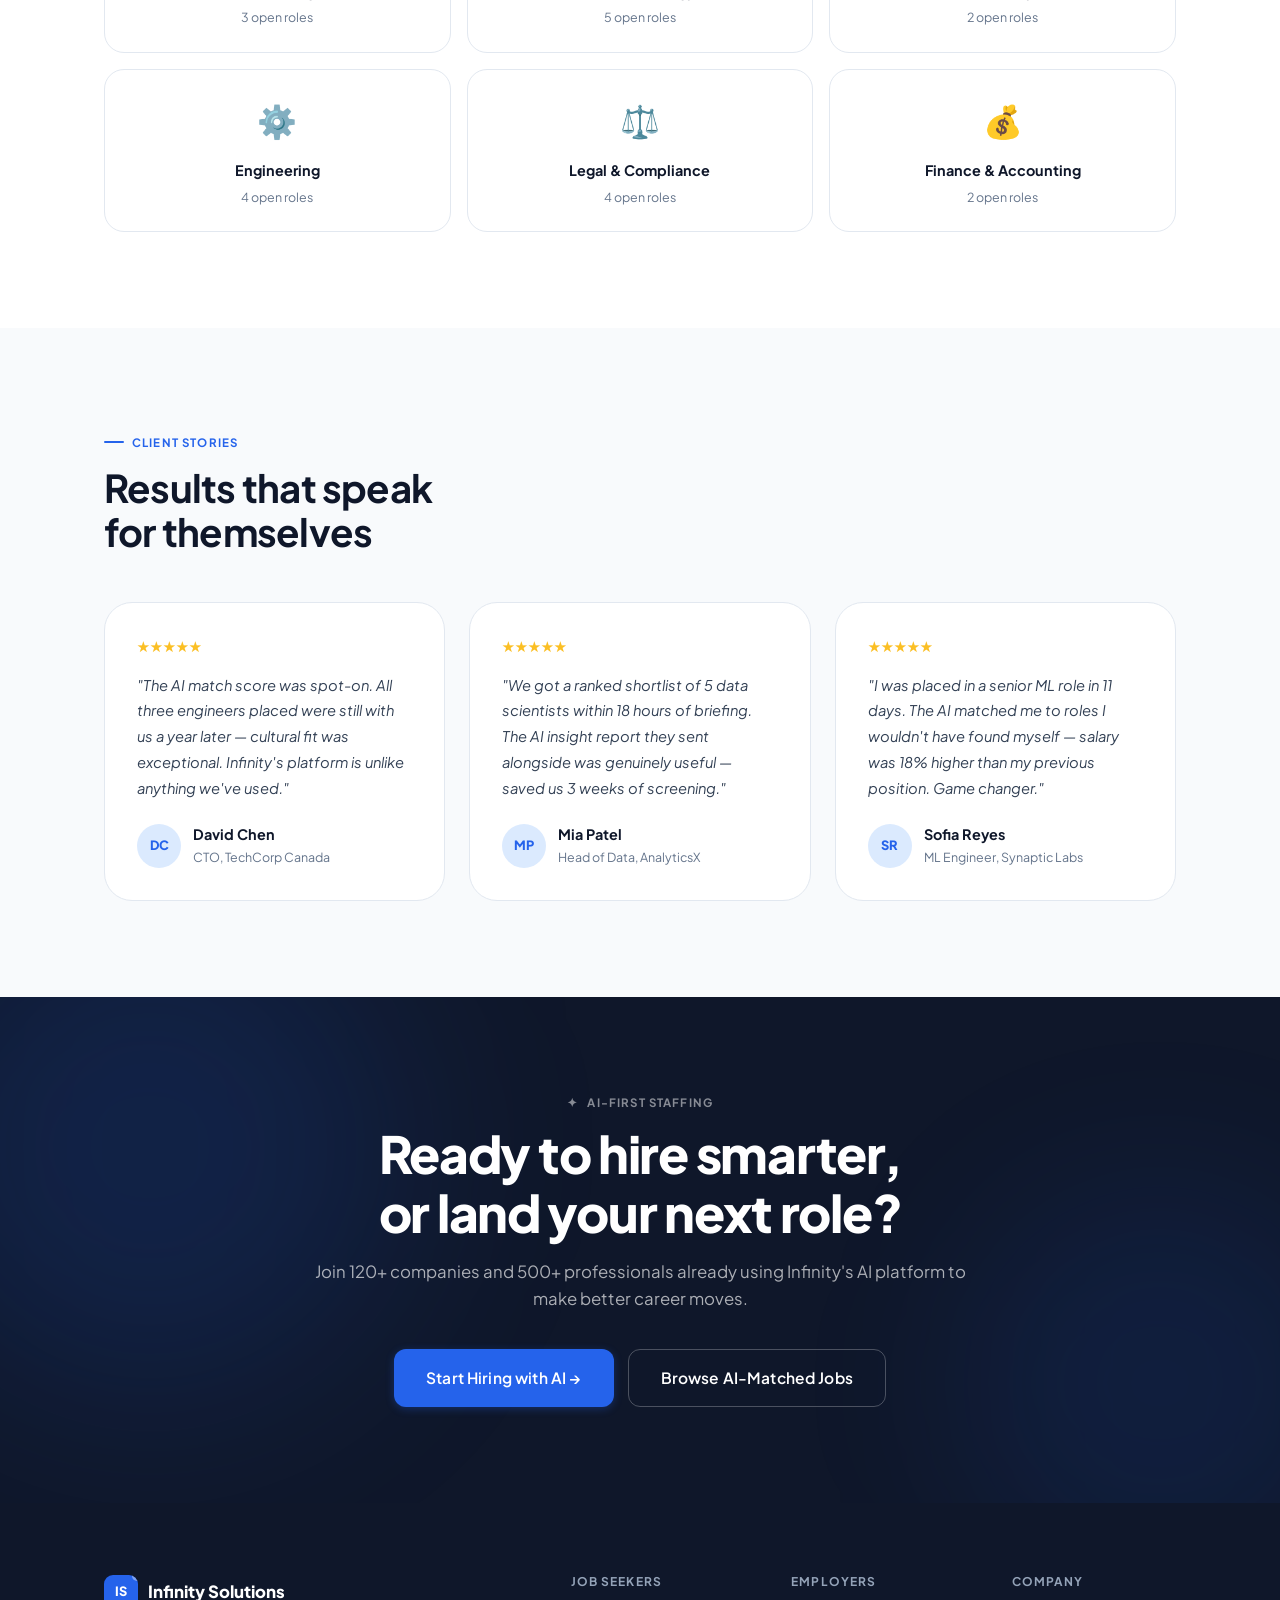
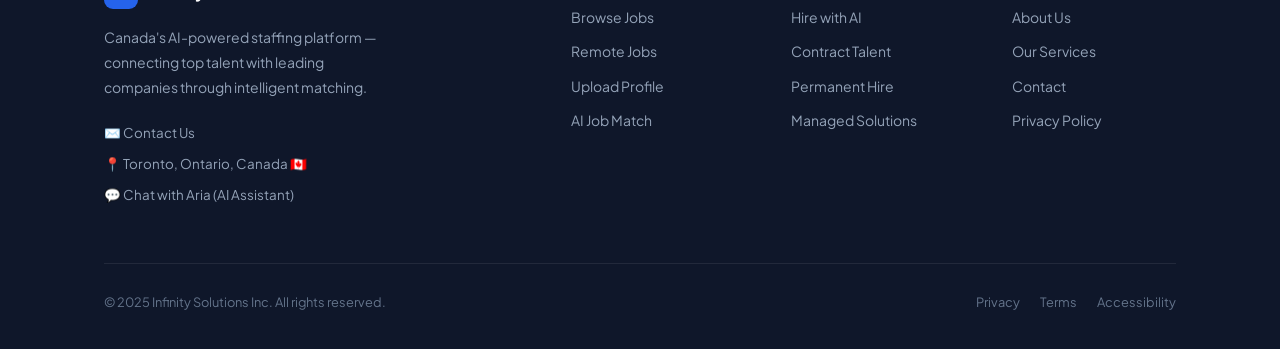
==== commit 81fe0fb6: "Fix duplicate click listener on homepage mobile menu and add pointer-events none on burger spans" ====
--- a/index.html
+++ b/index.html
@@ -265,6 +265,7 @@
     background: var(--gray-900);
     border-radius: 2px;
     transition: transform .25s ease, opacity .2s ease;
+    pointer-events: none;
   }
   .burger.open span:nth-child(1) { transform: translateY(7.5px) rotate(45deg); }
   .burger.open span:nth-child(2) { opacity: 0; }
@@ -694,14 +695,13 @@
   </div>
 </footer>
 
-<script src="js/main.js" type="module"></script>
 <script>
-// Fallback inline init for non-module browsers
 document.addEventListener('DOMContentLoaded', () => {
-  // Navbar
+  // Navbar scroll
   const nav = document.getElementById('navbar');
   window.addEventListener('scroll', () => nav.classList.toggle('scrolled', scrollY > 20), {passive:true});
-  // Burger
+
+  // Burger & Mobile Drawer
   const burger = document.getElementById('burger'), drawer = document.getElementById('drawer');
   if (burger && drawer) {
     burger.addEventListener('click', (e) => {
@@ -747,6 +747,25 @@
     });
   }, { threshold: .5 });
   counters.forEach(c => obs.observe(c));
+
+  // Scroll animations
+  if ('IntersectionObserver' in window) {
+    const animObs = new IntersectionObserver(entries => {
+      entries.forEach(e => {
+        if (e.isIntersecting) {
+          e.target.style.opacity = '1';
+          e.target.style.transform = 'translateY(0)';
+          animObs.unobserve(e.target);
+        }
+      });
+    }, { threshold: 0.1 });
+    document.querySelectorAll('[data-animate]').forEach(el => {
+      el.style.opacity = '0';
+      el.style.transform = 'translateY(24px)';
+      el.style.transition = `opacity .6s ease ${el.dataset.delay || 0}ms, transform .6s ease ${el.dataset.delay || 0}ms`;
+      animObs.observe(el);
+    });
+  }
 });
 </script>
 <script src="js/chatbot.js"></script>
--- a/css/style.css
+++ b/css/style.css
@@ -214,6 +214,7 @@
   background: var(--gray-900);
   border-radius: 2px;
   transition: transform .25s ease, opacity .2s ease;
+  pointer-events: none;
 }
 .mobile-drawer {
   display: none; position: fixed; top: var(--nav-h); left: 0; right: 0; z-index: 299;
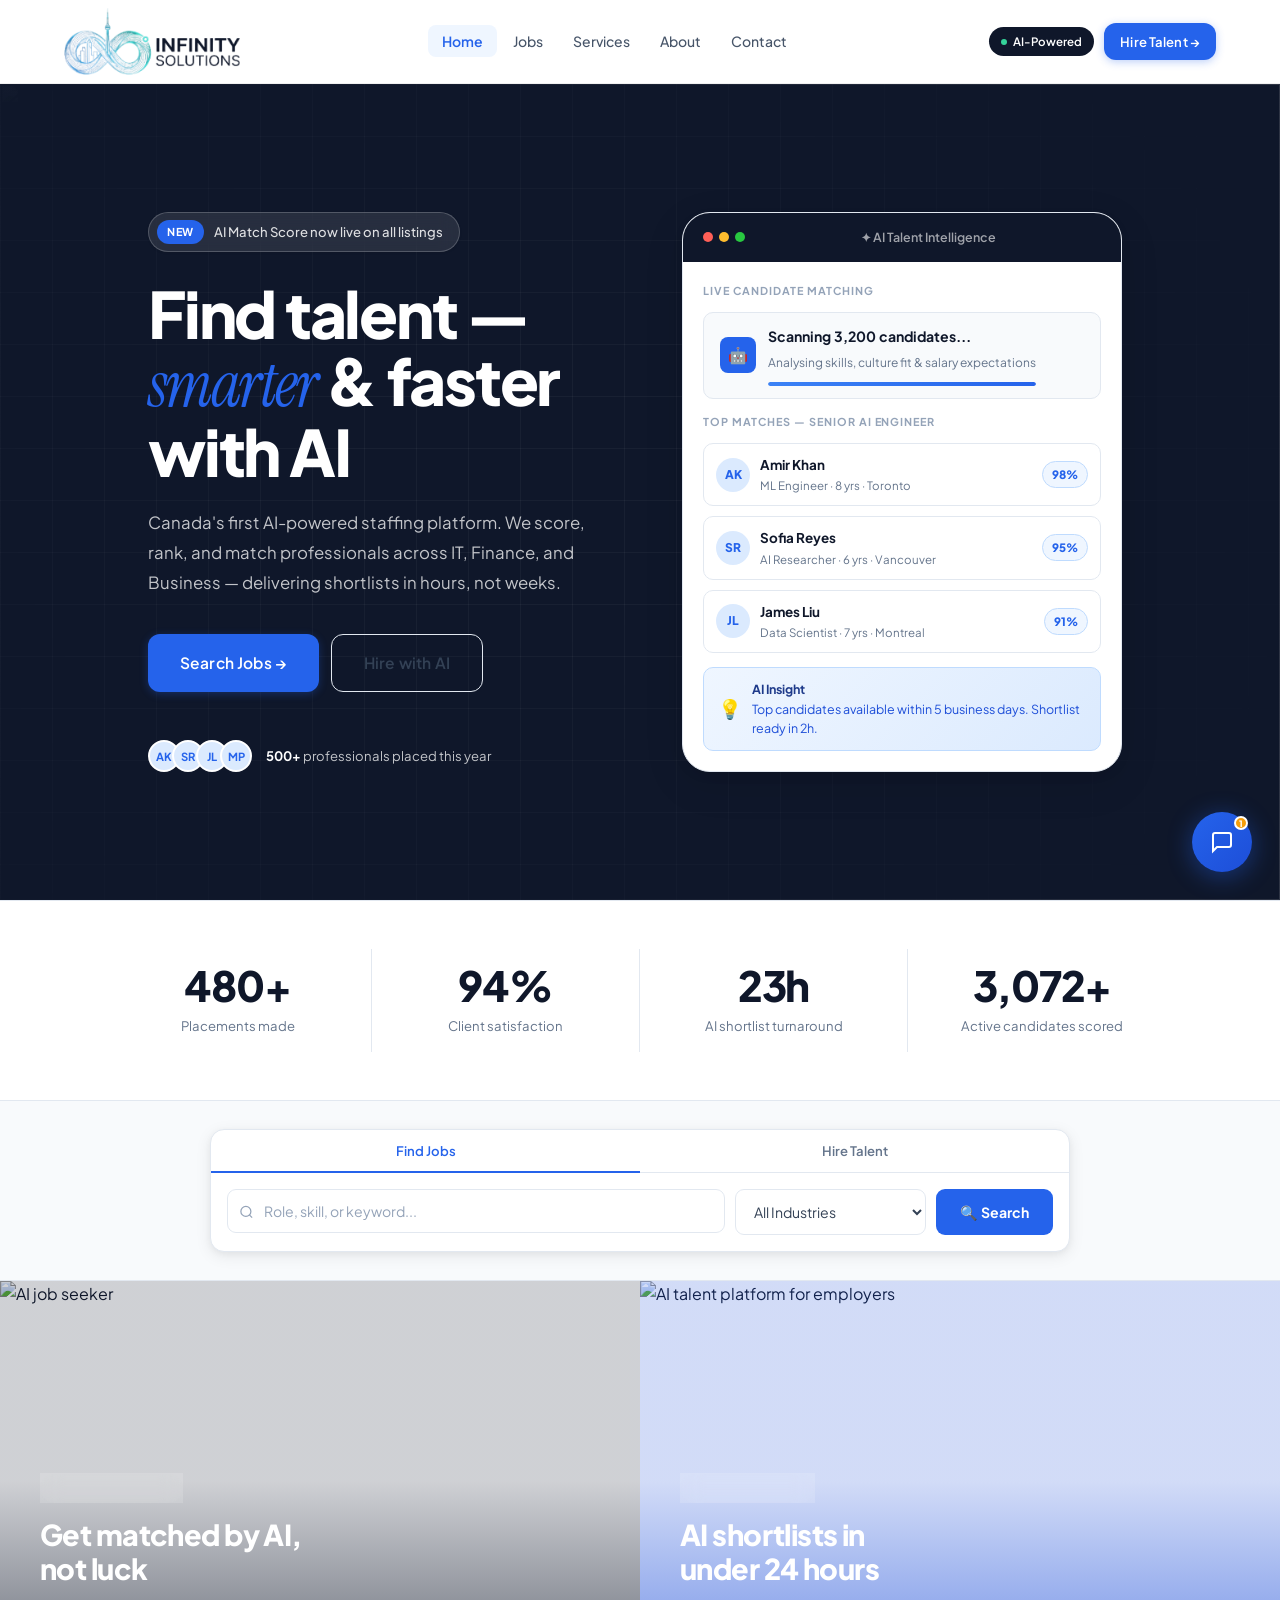
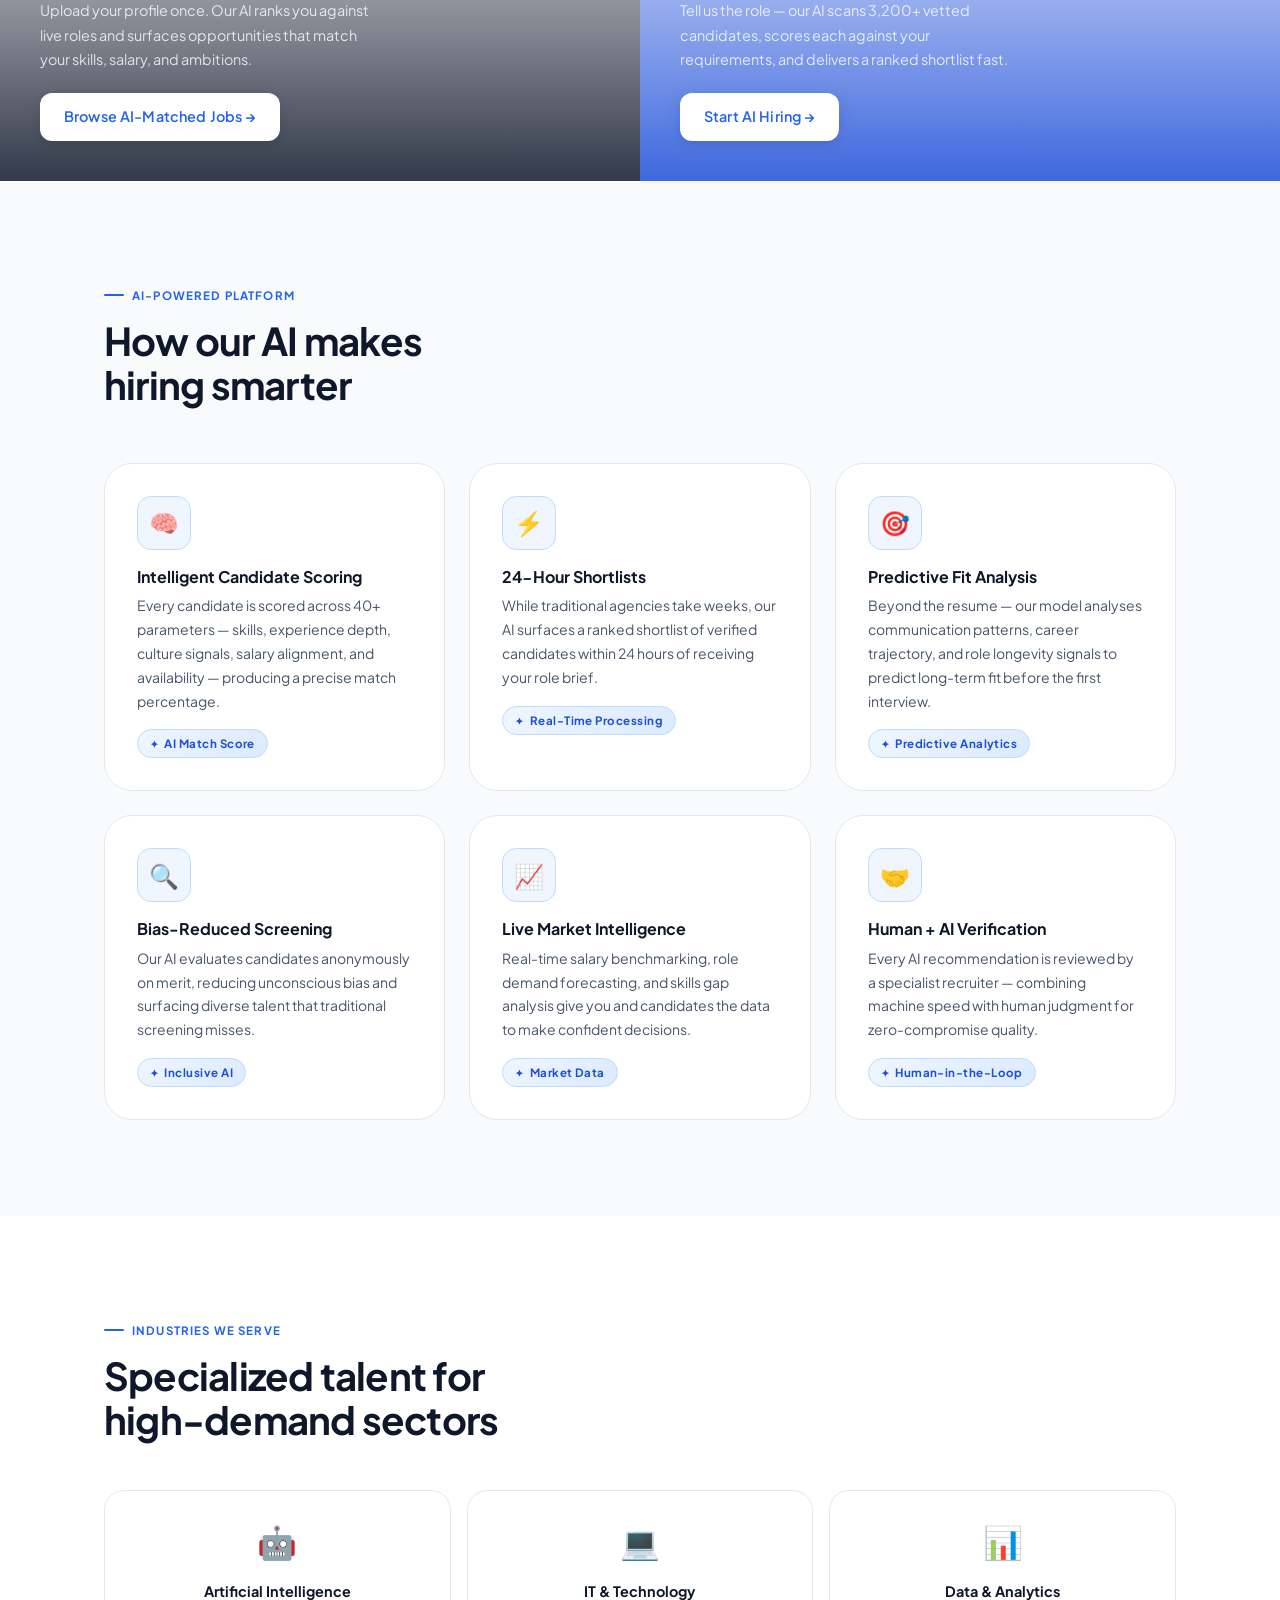
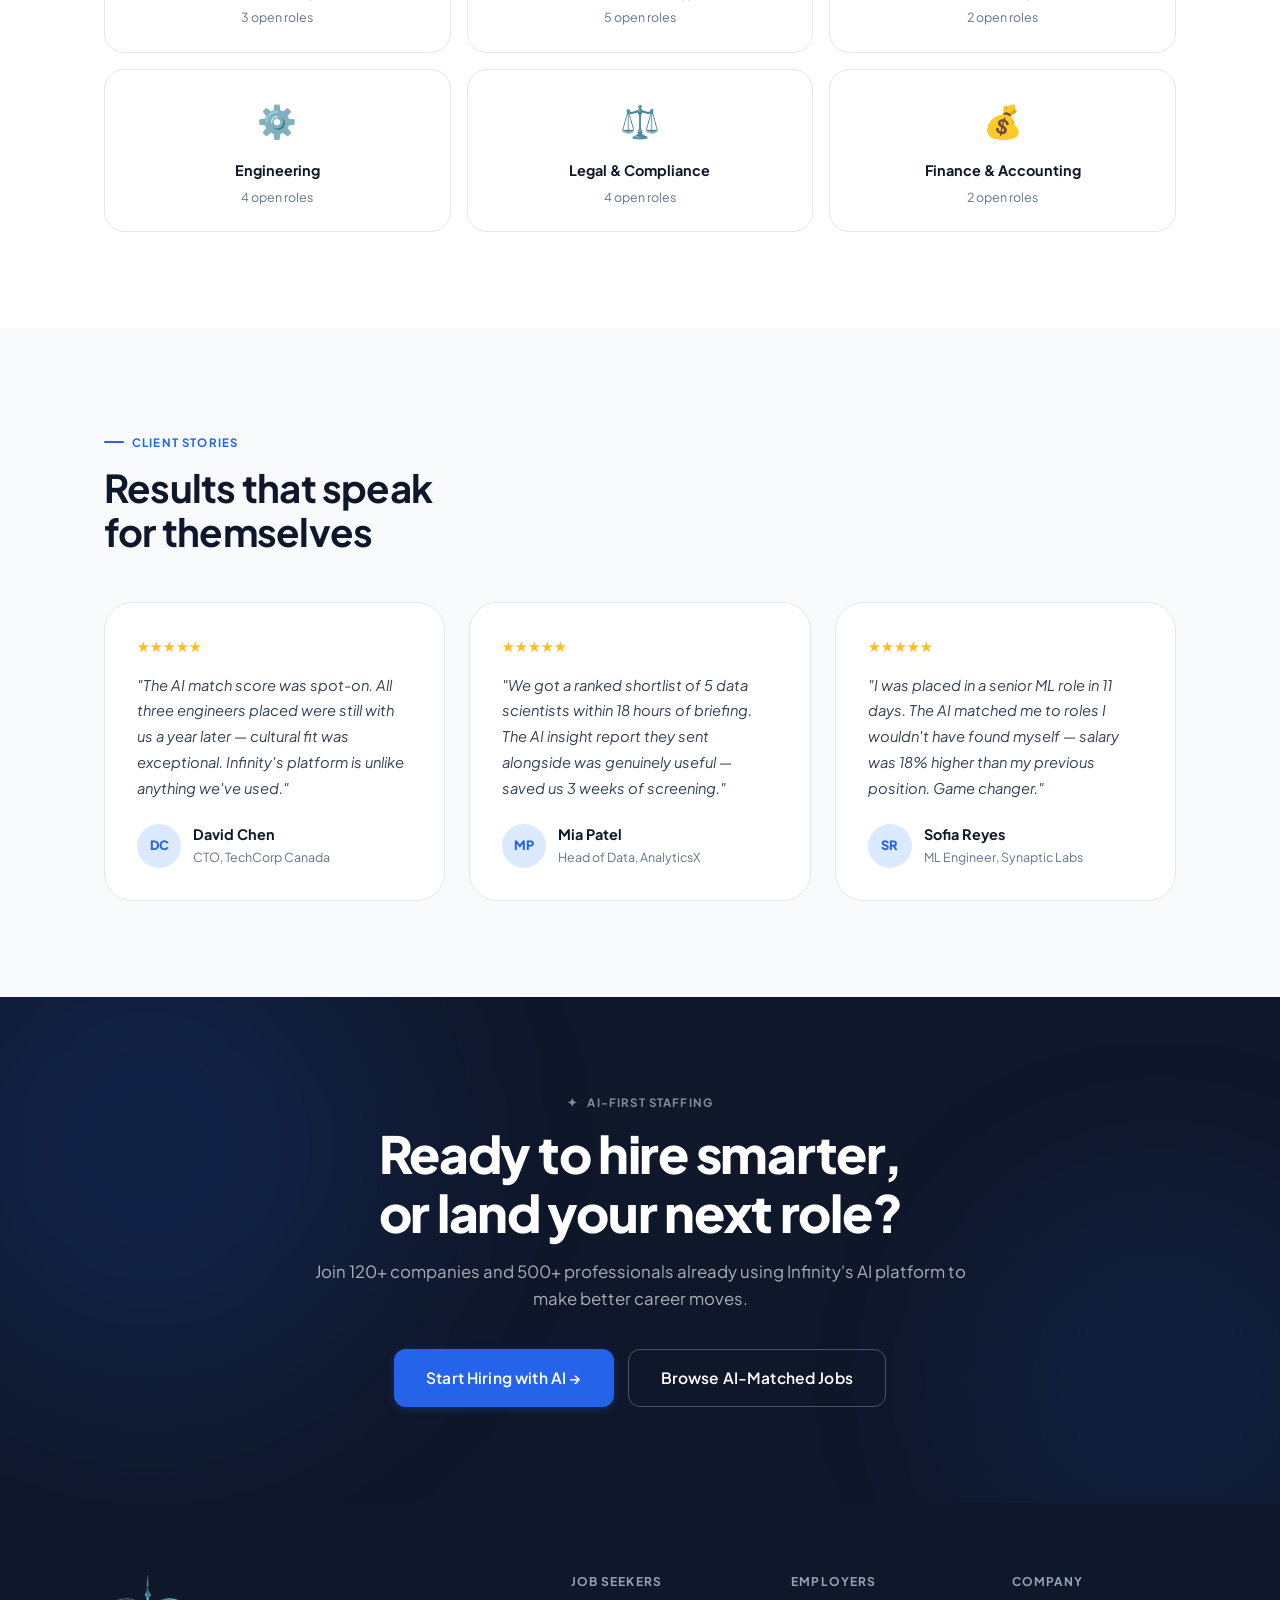
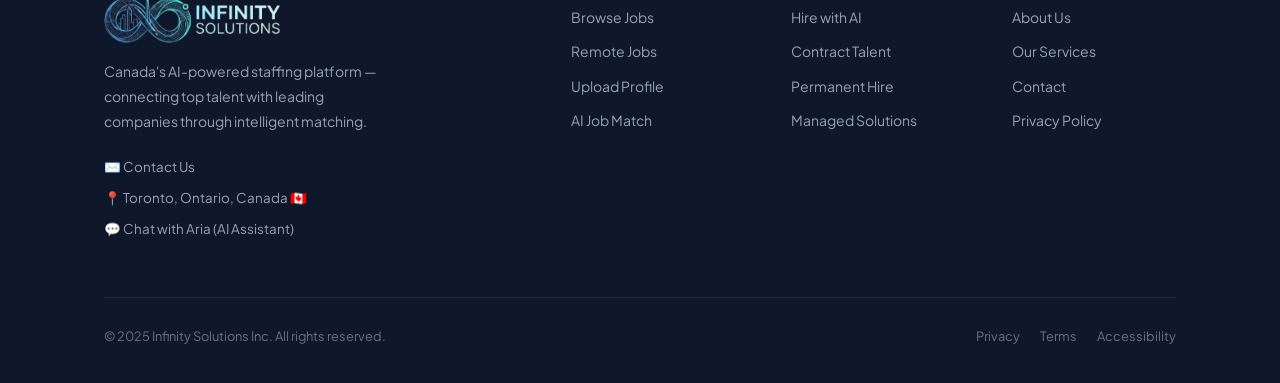
==== commit 5635faac: "Update official logo across website, remove subtitle, and enlarge topbar logo" ====
--- a/index.html
+++ b/index.html
@@ -15,6 +15,7 @@
 <link href="https://fonts.googleapis.com/css2?family=Plus+Jakarta+Sans:wght@300;400;500;600;700;800&family=Instrument+Serif:ital@0;1&display=swap" rel="stylesheet"/>
 <link rel="stylesheet" href="css/style.css"/>
 <link rel="stylesheet" href="css/chatbot.css"/>
+<link rel="icon" type="image/png" href="images/logo-icon.png"/>
 <style>
 /* ── HOME-SPECIFIC ─────────────────────────────────────────────────────── */
 
@@ -240,9 +241,10 @@
 }
 
 @media (max-width: 992px) {
-  :root { --nav-h: 64px; }
+  :root { --nav-h: 74px; }
   .navbar { padding: 0 20px; justify-content: space-between; }
   .nav-center, .nav-right .btn, .nav-ai-badge { display: none !important; }
+  .nav-logo-img { height: 56px; max-width: 210px; }
   .burger {
     display: flex !important;
     background: transparent;
@@ -314,9 +316,8 @@
 
 <!-- ═══ NAVBAR ═══════════════════════════════════════════════════════════ -->
 <nav class="navbar" id="navbar">
-  <a href="index.html" class="nav-logo">
-    <div class="nav-logo-mark">IS</div>
-    Infinity Solutions
+  <a href="index.html" class="nav-logo" aria-label="Infinity Solutions Home">
+    <img src="images/logo-dark.png" alt="Infinity Solutions" class="nav-logo-img"/>
   </a>
   <div class="nav-center">
     <ul class="nav-links">
@@ -651,10 +652,9 @@
   <div class="container">
     <div class="footer-grid">
       <div>
-        <div class="nav-logo" style="color:#fff">
-          <div class="nav-logo-mark">IS</div>
-          Infinity Solutions
-        </div>
+        <a href="index.html" class="nav-logo" aria-label="Infinity Solutions Home">
+          <img src="images/logo.png" alt="Infinity Solutions" class="nav-logo-img nav-logo-footer"/>
+        </a>
         <p class="footer-brand" style="color:var(--gray-400);font-size:.875rem;line-height:1.8;margin-top:16px;max-width:280px">
           Canada's AI-powered staffing platform — connecting top talent with leading companies through intelligent matching.
         </p>
--- a/css/style.css
+++ b/css/style.css
@@ -49,7 +49,7 @@
   --shadow-blue:0 8px 32px rgba(37,99,235,.2);
 
   /* Spacing */
-  --nav-h: 70px;
+  --nav-h: 84px;
   --radius: 12px;
   --radius-lg: 20px;
   --radius-xl: 28px;
@@ -159,6 +159,22 @@
 .nav-logo {
   display: flex; align-items: center; gap: 10px;
   font-size: 1.05rem; font-weight: 800; color: var(--gray-900); flex-shrink: 0;
+  text-decoration: none;
+}
+.nav-logo-img {
+  height: 68px;
+  width: auto;
+  max-width: 260px;
+  object-fit: contain;
+  display: block;
+  transition: transform .2s ease;
+}
+.nav-logo:hover .nav-logo-img {
+  transform: scale(1.02);
+}
+.nav-logo-footer {
+  height: 68px;
+  max-width: 260px;
 }
 .nav-logo-mark {
   width: 34px; height: 34px; border-radius: 9px;
@@ -435,9 +451,10 @@
 }
 
 @media (max-width: 992px) {
-  :root { --nav-h: 64px; }
+  :root { --nav-h: 74px; }
   .navbar { padding: 0 20px; justify-content: space-between; }
   .nav-center, .nav-right .btn, .nav-ai-badge { display: none !important; }
+  .nav-logo-img { height: 56px; max-width: 210px; }
   .burger { display: flex !important; }
   .burger.open span:nth-child(1) { transform: translateY(7.5px) rotate(45deg); }
   .burger.open span:nth-child(2) { opacity: 0; }
